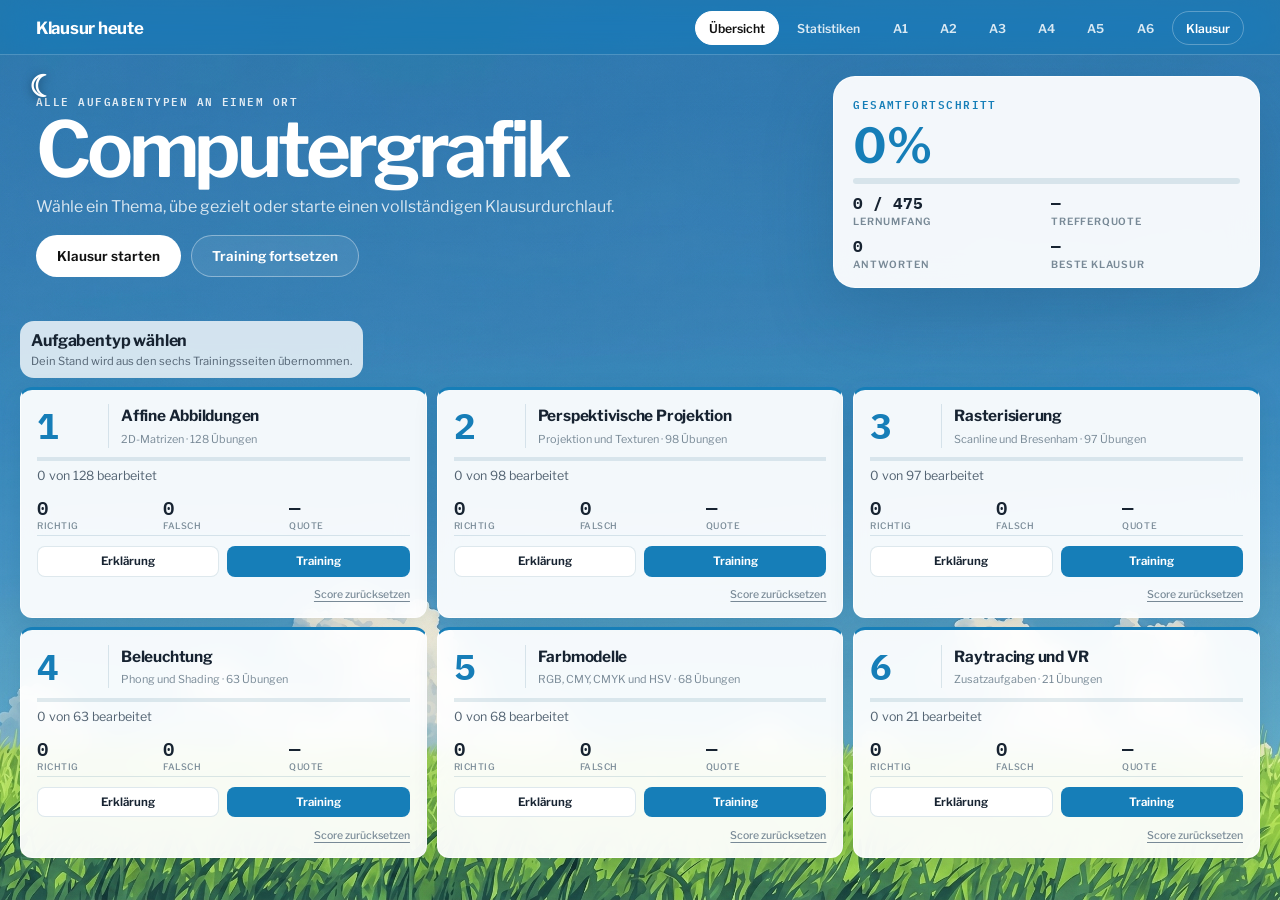
==== index.html @ a09a7e8a "Rename main page to index.html and update README for GitHub Pages" ====
<!doctype html>
<html lang="de">
<head>
<meta charset="utf-8">
<meta name="viewport" content="width=device-width, initial-scale=1">
<title>Computergrafik Lernportal</title>
<meta name="description" content="Erklärungen, Training und Klausurmodus für die Computergrafik-Klausur.">
<link rel="preconnect" href="https://fonts.googleapis.com">
<link rel="preconnect" href="https://fonts.gstatic.com" crossorigin>
<link rel="stylesheet" href="https://fonts.googleapis.com/css2?family=Libre+Franklin:wght@500;600;700;800&family=Source+Serif+4:opsz,wght@8..60,400;8..60,600&family=IBM+Plex+Mono:wght@400;500;600&display=swap">
<style>
  :root {
    --paper:#f7f8fb; --surface:#fff; --ink:#16203a; --ink-2:#56617a; --ink-3:#8490a8;
    --blue:#1e3fae; --blue-2:#3157d5; --blue-soft:#e8ecfa; --rule:#e1e5ed;
    --good:#16894c; --good-soft:#e7f5ed; --red:#c7362b; --red-soft:#fbeceb;
    --amber:#b8791c; --shadow:0 14px 40px rgba(22,32,58,.08);
  }
  @media (prefers-color-scheme: dark) {
    :root { --paper:#0f131b; --surface:#171c27; --ink:#e8ecf4; --ink-2:#a7b1c5;
      --ink-3:#737e95; --blue:#8aa4ff; --blue-2:#a7b8ff; --blue-soft:#1b2440;
      --rule:#293141; --good:#54d28e; --good-soft:#142d23; --red:#ff8e7e;
      --red-soft:#3a1c1c; --amber:#e0a93b; --shadow:0 18px 50px rgba(0,0,0,.28); }
  }
  * { box-sizing:border-box; }
  [hidden] { display:none !important; }
  html { scroll-behavior:smooth; }
  body { margin:0; background:var(--paper); color:var(--ink); font-family:"Source Serif 4",Georgia,serif;
    font-size:17px; line-height:1.55; -webkit-font-smoothing:antialiased; }
  button { font:inherit; }
  .mono { font-family:"IBM Plex Mono",ui-monospace,monospace; }

  .topbar { position:sticky; top:0; z-index:50; background:color-mix(in srgb,var(--paper) 94%,transparent);
    backdrop-filter:blur(14px); border-bottom:1px solid var(--rule); }
  .toprow { max-width:78rem; margin:0 auto; padding:.7rem 1.25rem .55rem; display:flex; align-items:center; gap:1rem; }
  .brand { display:flex; align-items:center; gap:.7rem; min-width:max-content; }
  .brandtext { display:block; line-height:1; }
  .brandtext span { color:var(--ink-3); font:700 1.05rem "Libre Franklin",Arial,sans-serif; letter-spacing:-.015em; white-space:nowrap; }
  .navscroll { overflow-x:auto; scrollbar-width:none; margin-left:auto; }
  .navscroll::-webkit-scrollbar { display:none; }
  .nav { display:flex; gap:.25rem; min-width:max-content; }
  .nav button { border:1px solid transparent; background:transparent; color:var(--ink-2); border-radius:6px;
    padding:.48rem .68rem; cursor:pointer; font:600 .76rem "Libre Franklin",Arial,sans-serif; white-space:nowrap; }
  .nav button:hover { background:var(--blue-soft); color:var(--blue); }
  .nav button[aria-current="page"] { color:var(--blue); border-color:color-mix(in srgb,var(--blue) 35%,var(--rule)); background:var(--blue-soft); }
  .nav .examnav { color:var(--amber); }
  .floating-controls { position:fixed; top:3.75rem; left:1rem; z-index:45; display:flex; align-items:center; gap:.3rem; }
  .floating-control { width:3.3rem; height:3.3rem; display:grid; place-items:center; padding:0; border:0;
    color:#fff; background:transparent; cursor:pointer; font:700 1.86rem/1 "Libre Franklin",Arial,sans-serif;
    text-shadow:0 2px 10px rgba(7,37,57,.55); transition:transform .15s,color .15s; }
  .floating-control:hover { color:#e2f5ff; transform:scale(1.12); }
  .floating-control:focus-visible { border-radius:999px; }

  main { max-width:78rem; margin:0 auto; padding:2rem 1.25rem 4rem; }
  .eyebrow { color:var(--blue); font:600 .7rem "IBM Plex Mono",monospace; letter-spacing:.13em; text-transform:uppercase; }
  h1,h2,h3 { font-family:"Libre Franklin",Arial,sans-serif; }
  h1 { margin:.25rem 0 .65rem; font-size:clamp(2rem,5vw,3.25rem); line-height:1.04; letter-spacing:-.035em; }
  h2 { margin:0; font-size:1.2rem; letter-spacing:-.01em; }
  h3 { margin:0; font-size:1rem; }
  p { margin:0; }
  .muted { color:var(--ink-2); }
  .small { font-size:.86rem; }
  .btn { border:1px solid transparent; border-radius:5px; padding:.62rem 1rem; cursor:pointer;
    font:650 .84rem "Libre Franklin",Arial,sans-serif; }
  .btn.primary { background:var(--blue); color:#fff; }
  .btn.primary:hover { background:var(--blue-2); }
  .btn.secondary { background:var(--surface); color:var(--ink); border-color:var(--rule); }
  .btn.secondary:hover { border-color:var(--blue); color:var(--blue); }
  .btn.danger { background:transparent; color:var(--red); border-color:var(--rule); }
  :focus-visible { outline:2px solid var(--blue); outline-offset:2px; }

  .intro { display:grid; grid-template-columns:minmax(0,1.45fr) minmax(17rem,.55fr); gap:1.25rem; align-items:stretch; }
  .introcopy { background:var(--surface); border:1px solid var(--rule); border-radius:10px; padding:1.65rem 1.75rem;
    box-shadow:var(--shadow); display:flex; flex-direction:column; justify-content:center; }
  .introcopy p { max-width:45rem; color:var(--ink-2); font-size:1.04rem; }
  .introactions { display:flex; gap:.6rem; flex-wrap:wrap; margin-top:1.25rem; }
  .overall { border:1px solid color-mix(in srgb,var(--blue) 28%,var(--rule)); border-radius:10px; padding:1.25rem;
    background:linear-gradient(145deg,var(--blue-soft),var(--surface)); display:flex; flex-direction:column; gap:.9rem; }
  .overallnum { font:800 clamp(2.4rem,7vw,4rem) "Libre Franklin",Arial,sans-serif; line-height:1; color:var(--blue); }
  .overallrow { display:grid; grid-template-columns:1fr 1fr; gap:.6rem; }
  .metric { display:flex; flex-direction:column; gap:.1rem; }
  .metric strong { font:650 1rem "IBM Plex Mono",monospace; }
  .metric span { color:var(--ink-3); font:600 .62rem "Libre Franklin",Arial,sans-serif; letter-spacing:.08em; text-transform:uppercase; }

  .sectionhead { margin:2rem 0 .9rem; display:flex; align-items:end; justify-content:space-between; gap:1rem; }
  .cards { display:grid; grid-template-columns:repeat(3,minmax(0,1fr)); gap:.85rem; }
  .topiccard { background:var(--surface); border:1px solid var(--rule); border-radius:8px; padding:1rem;
    display:flex; flex-direction:column; gap:.8rem; min-height:13rem; transition:transform .15s,border-color .15s,box-shadow .15s; }
  .topiccard:hover { transform:translateY(-2px); border-color:color-mix(in srgb,var(--blue) 40%,var(--rule)); box-shadow:var(--shadow); }
  .cardtop { display:flex; align-items:flex-start; gap:.7rem; }
  .tasknum { width:2rem; height:2rem; flex:0 0 auto; display:grid; place-items:center; border-radius:6px;
    color:var(--blue); background:var(--blue-soft); font:700 .8rem "IBM Plex Mono",monospace; }
  .cardtitle p { color:var(--ink-3); font-size:.76rem; margin-top:.12rem; }
  .bar { height:6px; background:var(--rule); border-radius:99px; overflow:hidden; }
  .bar > i { display:block; height:100%; width:0; border-radius:inherit; background:var(--blue); transition:width .35s ease; }
  .cardstats { display:grid; grid-template-columns:repeat(3,1fr); gap:.35rem; }
  .cardstats div { display:flex; flex-direction:column; }
  .cardstats strong { font:600 .88rem "IBM Plex Mono",monospace; }
  .cardstats span { color:var(--ink-3); font:500 .58rem "Libre Franklin",Arial,sans-serif; text-transform:uppercase; letter-spacing:.06em; }
  .cardactions { display:flex; gap:.4rem; margin-top:auto; }
  .cardactions .btn { padding:.45rem .65rem; font-size:.74rem; flex:1; }
  .cardreset { display:flex; justify-content:flex-end; margin-top:-.35rem; }
  .reset-topic { border:0; background:transparent; color:var(--ink-3); padding:.2rem 0; cursor:pointer;
    font:500 .68rem "Libre Franklin",Arial,sans-serif; text-decoration:underline; text-underline-offset:3px; }
  .reset-topic:hover { color:var(--red); }

  .statshero { padding:1.7rem; border-radius:20px; color:#fff; background:rgba(20,112,166,.42);
    border:0; backdrop-filter:blur(14px); box-shadow:var(--shadow); }
  .statshero h1 { margin:.3rem 0 .45rem; font-size:clamp(2rem,5vw,3.5rem); }
  .statshero p { max-width:48rem; color:rgba(255,255,255,.84); }
  .statsfacts { display:grid; grid-template-columns:repeat(5,1fr); margin-top:1.25rem; overflow:hidden;
    border:1px solid rgba(255,255,255,.25); border-radius:13px; background:rgba(13,76,113,.22); }
  .statsfact { padding:.8rem 1rem; border-right:1px solid rgba(255,255,255,.2); }
  .statsfact:last-child { border-right:0; }
  .statsfact span { display:block; color:rgba(255,255,255,.7); font:600 .58rem "Libre Franklin",Arial,sans-serif;
    letter-spacing:.09em; text-transform:uppercase; }
  .statsfact strong { display:block; margin-top:.2rem; font:700 1rem "IBM Plex Mono",monospace; }
  .statsgrid { display:grid; grid-template-columns:minmax(0,1.2fr) minmax(18rem,.8fr); gap:.8rem; margin-top:.8rem; }
  .statpanel { padding:1.05rem 1.15rem; border:1px solid rgba(255,255,255,.72); border-radius:18px;
    background:rgba(255,255,255,.94); backdrop-filter:blur(14px); box-shadow:var(--shadow); }
  .statpanel h2 { margin-bottom:.25rem; }
  .statpanel > p { margin-bottom:.85rem; }
  .freqlist { display:flex; flex-direction:column; gap:.57rem; }
  .freqrow { display:grid; grid-template-columns:minmax(9rem,1.2fr) minmax(8rem,1fr) 4.2rem; gap:.7rem; align-items:center; }
  .freqlabel strong { display:block; font-size:.79rem; }
  .freqlabel span { display:block; margin-top:.08rem; color:var(--ink-3); font-size:.62rem; }
  .freqbar { height:9px; overflow:hidden; border-radius:99px; background:rgba(21,88,124,.12); }
  .freqbar i { display:block; height:100%; border-radius:inherit; background:linear-gradient(90deg,var(--blue),#55b7dc); }
  .freqvalue { text-align:right; color:var(--blue-2); font:700 .72rem "IBM Plex Mono",monospace; }
  .personalstats { display:grid; grid-template-columns:repeat(2,1fr); gap:.55rem; margin-top:.75rem; }
  .personalmetric { padding:.75rem; border-radius:12px; background:var(--blue-soft); }
  .personalmetric strong { display:block; color:var(--blue); font:750 1.35rem "Libre Franklin",Arial,sans-serif; }
  .personalmetric span { color:var(--ink-3); font-size:.62rem; text-transform:uppercase; letter-spacing:.06em; }
  .insightlist { display:flex; flex-direction:column; gap:.55rem; margin-top:.8rem; }
  .insight { padding:.62rem .7rem; border-left:3px solid var(--blue); border-radius:0 9px 9px 0; background:var(--blue-soft); font-size:.76rem; }
  .historypanel { margin-top:.8rem; }
  .statstablewrap { overflow-x:auto; }
  .statstable { width:100%; border-collapse:collapse; margin-top:.65rem; font-size:.78rem; }
  .statstable th,.statstable td { padding:.58rem .65rem; border-bottom:1px solid var(--rule); text-align:center; }
  .statstable th { color:var(--ink-3); font-size:.62rem; letter-spacing:.07em; text-transform:uppercase; }
  .statstable th:first-child,.statstable td:first-child { text-align:left; }
  .statstable td:first-child { font-weight:650; }
  .statstable .always td:first-child::after { content:"5/5"; display:inline-block; margin-left:.45rem; padding:.12rem .35rem;
    border-radius:99px; color:var(--good); background:var(--good-soft); font:650 .55rem "IBM Plex Mono",monospace; }
  .statstable .miss { color:var(--ink-3); }

  .viewhead { display:flex; align-items:center; justify-content:space-between; gap:1rem; margin-bottom:1rem; }
  .viewtitle { display:flex; align-items:center; gap:.75rem; }
  .viewtitle .tasknum { width:2.35rem; height:2.35rem; }
  .viewactions { display:flex; gap:.45rem; }
  .lessonframe { width:100%; height:calc(100vh - 10.5rem); min-height:38rem; border:1px solid var(--rule);
    border-radius:8px; background:var(--surface); box-shadow:var(--shadow); }

  .examstart { max-width:58rem; margin:1rem auto 0; display:grid; grid-template-columns:1fr 16rem; gap:1rem; }
  .exampanel { background:var(--surface); border:1px solid var(--rule); border-radius:9px; padding:1.4rem; }
  .examstart h1 { font-size:2.3rem; }
  .examfacts { display:flex; flex-direction:column; gap:.65rem; }
  .examfact { display:flex; justify-content:space-between; gap:1rem; padding-bottom:.6rem; border-bottom:1px solid var(--rule); }
  .examfact:last-child { border-bottom:0; padding-bottom:0; }
  .examfact span { color:var(--ink-2); }
  .examfact strong { font:600 .85rem "IBM Plex Mono",monospace; }
  .examtopics { display:grid; grid-template-columns:repeat(2,1fr); gap:.45rem; margin:1rem 0 1.2rem; }
  .examtopics span { padding:.45rem .55rem; border-radius:4px; background:var(--paper); font-size:.83rem; }

  .examtop { display:grid; grid-template-columns:auto 1fr auto; gap:1rem; align-items:center; margin-bottom:.8rem; }
  .timer { font:700 1.15rem "IBM Plex Mono",monospace; color:var(--blue); }
  .timer.low { color:var(--red); }
  .examsteps { display:grid; grid-template-columns:repeat(6,1fr); gap:.3rem; }
  .examstep { height:5px; background:var(--rule); border-radius:99px; }
  .examstep.current { background:var(--blue); }
  .examstep.right { background:var(--good); }
  .examstep.wrong { background:var(--red); }
  .examlabel { font:600 .72rem "IBM Plex Mono",monospace; color:var(--ink-2); white-space:nowrap; }
  .examframe { width:100%; height:calc(100vh - 15.5rem); min-height:31rem; border:1px solid var(--rule);
    border-radius:8px; background:var(--surface); }
  .examfooter { display:flex; align-items:center; justify-content:space-between; gap:1rem; margin-top:.75rem;
    padding:.75rem 1rem; background:var(--surface); border:1px solid var(--rule); border-radius:7px; }
  .examfeedback { font:600 .86rem "Libre Franklin",Arial,sans-serif; }
  .examfeedback.right { color:var(--good); }
  .examfeedback.wrong { color:var(--red); }
  .resultgrid { display:grid; grid-template-columns:repeat(6,1fr); gap:.55rem; margin:1.2rem 0; }
  .resultitem { border:1px solid var(--rule); border-radius:6px; padding:.7rem .5rem; text-align:center; }
  .resultitem strong { display:block; font:700 .88rem "IBM Plex Mono",monospace; }
  .resultitem span { font-size:.71rem; color:var(--ink-3); }
  .resultitem.right { border-color:var(--good); background:var(--good-soft); }
  .resultitem.wrong { border-color:var(--red); background:var(--red-soft); }
  .empty { color:var(--ink-3); font-size:.85rem; }
  .probes { position:absolute; width:0; height:0; overflow:hidden; pointer-events:none; }
  .probes iframe { width:1px; height:1px; border:0; }

  @media (max-width:58rem) {
    .toprow { align-items:flex-start; flex-direction:column; gap:.5rem; }
    .navscroll { width:100%; margin-left:0; }
    .intro { grid-template-columns:1fr; }
    .cards { grid-template-columns:repeat(2,minmax(0,1fr)); }
    .lessonframe { height:calc(100vh - 13rem); }
    .examstart { grid-template-columns:1fr; }
    .statsgrid { grid-template-columns:1fr; }
    .statsfacts { grid-template-columns:repeat(3,1fr); }
    .statsfact { border-bottom:1px solid rgba(255,255,255,.2); }
    .floating-controls { top:6.35rem; left:.55rem; }
  }
  @media (max-width:38rem) {
    main { padding:1.25rem .75rem 3rem; }
    .toprow { padding:.6rem .75rem .45rem; }
    .cards { grid-template-columns:1fr; }
    .introcopy { padding:1.2rem; }
    .viewhead { align-items:flex-start; flex-direction:column; }
    .viewactions { width:100%; }
    .viewactions .btn { flex:1; }
    .lessonframe { min-height:34rem; height:calc(100vh - 14rem); }
    .examtop { grid-template-columns:1fr auto; }
    .examsteps { grid-column:1/-1; grid-row:2; }
    .examframe { height:calc(100vh - 17rem); }
    .resultgrid { grid-template-columns:repeat(2,1fr); }
    .statshero { padding:1.1rem; }
    .statsfacts { grid-template-columns:repeat(2,1fr); }
    .freqrow { grid-template-columns:minmax(8rem,1fr) 5rem 3.6rem; gap:.45rem; }
  }

  /* Himmel-Design, inspiriert von der bereitgestellten Referenz */
  :root {
    color-scheme:light;
    --paper:#eaf7fd; --surface:rgba(255,255,255,.94); --ink:#172331; --ink-2:#536372;
    --ink-3:#788996; --blue:#167eb8; --blue-2:#0d6fa9; --blue-soft:#e4f4fc;
    --rule:rgba(26,92,126,.14); --good:#238f57; --good-soft:#e9f7ef;
    --red:#c94a3c; --red-soft:#fdecea; --amber:#a96a17;
    --shadow:0 22px 60px rgba(18,72,101,.16);
  }
  body {
    min-height:100vh;
    background-color:#54afe0;
    background-image:linear-gradient(rgba(17,116,174,.08),rgba(29,133,188,.02)),url("assets/background.jpg");
    background-position:center bottom;
    background-size:cover;
    background-repeat:no-repeat;
    background-attachment:fixed;
    font-family:"Libre Franklin",Arial,sans-serif;
  }
  .topbar {
    background:rgba(22,118,174,.46);
    border-bottom-color:rgba(255,255,255,.2);
    backdrop-filter:blur(18px) saturate(120%);
  }
  .brandtext span { color:#fff; }
  .nav button { color:rgba(255,255,255,.84); border-radius:999px; padding:.52rem .82rem; }
  .nav button:hover { color:#fff; background:rgba(255,255,255,.14); }
  .nav button[aria-current="page"] { color:#111; background:#fff; border-color:#fff; }
  .nav .examnav { color:#fff; border-color:rgba(255,255,255,.28); }
  main { padding-top:0; }
  .intro { grid-template-columns:1fr; gap:1rem; }
  .introcopy {
    min-height:29rem;
    align-items:center;
    text-align:center;
    padding:5.5rem 1.5rem 3.4rem;
    color:#fff;
    background:transparent;
    border:0;
    box-shadow:none;
  }
  .introcopy .eyebrow { color:rgba(255,255,255,.86); }
  .introcopy h1 { max-width:55rem; color:#fff; font-size:clamp(3rem,7vw,5.6rem); font-weight:650; letter-spacing:-.055em; }
  .introcopy p { color:rgba(255,255,255,.82); max-width:42rem; font-size:1.08rem; }
  .introcopy .btn.primary { background:#fff; color:#111; border-radius:999px; padding:.75rem 1.25rem; }
  .introcopy .btn.primary:hover { background:#eef8fd; }
  .introcopy .btn.secondary { color:#fff; background:rgba(255,255,255,.08); border-color:rgba(255,255,255,.38); border-radius:999px; padding:.75rem 1.25rem; }
  .introcopy .btn.secondary:hover { background:rgba(255,255,255,.16); border-color:#fff; }
  .overall {
    width:min(100%,46rem);
    justify-self:center;
    margin-top:-3.2rem;
    padding:1.3rem 1.45rem;
    border:1px solid rgba(255,255,255,.72);
    border-radius:22px;
    background:rgba(255,255,255,.94);
    backdrop-filter:blur(14px);
    box-shadow:0 26px 70px rgba(15,72,104,.22);
  }
  .overallnum { font-weight:650; }
  .topiccard,.exampanel,.lessonframe,.examframe,.examfooter {
    border-color:rgba(255,255,255,.7);
    background:rgba(255,255,255,.94);
    backdrop-filter:blur(14px);
    box-shadow:var(--shadow);
  }
  .topiccard { border-radius:18px; padding:1.15rem; }
  .topiccard:hover { border-color:rgba(255,255,255,.95); box-shadow:0 28px 70px rgba(18,72,101,.22); }
  .tasknum { border-radius:999px; }
  .bar { background:rgba(21,88,124,.12); }
  .btn { border-radius:999px; }
  .lessonframe,.examframe { border-radius:20px; }
  .examstart { padding-top:2rem; }
  .exampanel { border-radius:22px; }
  .examfooter { border-radius:16px; }
  .sectionhead > div { padding:.65rem .9rem; border-radius:14px; background:rgba(255,255,255,.78); backdrop-filter:blur(10px); }
  #lesson,#exam { padding-top:1.25rem; }
  .viewhead,.examtop { padding:.8rem 1rem; border-radius:16px; background:rgba(255,255,255,.9); backdrop-filter:blur(12px); box-shadow:var(--shadow); }
  @media (max-width:58rem) {
    .introcopy { min-height:24rem; padding-top:4rem; }
  }
  @media (max-width:38rem) {
    body { background-attachment:scroll; background-size:auto 100vh; }
    .introcopy { min-height:23rem; padding:3.4rem .5rem 2.8rem; }
    .introcopy h1 { font-size:clamp(2.5rem,14vw,4rem); }
    .overall { margin-top:-2.3rem; border-radius:18px; }
  }

  /* Kompakte Übersicht: alle Lernbereiche passen auf einen Desktop-Bildschirm. */
  main { max-width:88rem; padding-bottom:1.25rem; }
  .intro {
    grid-template-columns:minmax(0,1.3fr) minmax(19rem,.7fr);
    gap:1.25rem;
    align-items:center;
    min-height:15rem;
  }
  .introcopy {
    min-height:0;
    align-items:flex-start;
    text-align:left;
    padding:2.3rem 1rem 2rem;
  }
  .introcopy h1 { font-size:clamp(3.2rem,6vw,5rem); line-height:.95; margin:.2rem 0 .5rem; }
  .introcopy p { max-width:38rem; font-size:1rem; }
  .introactions { margin-top:1rem; }
  .overall {
    width:100%;
    margin-top:0;
    padding:1.05rem 1.2rem;
    gap:.55rem;
    justify-self:stretch;
  }
  .overallnum { font-size:3rem; }
  .sectionhead { margin:.75rem 0 .55rem; }
  .sectionhead > div { padding:.45rem .7rem; }
  .sectionhead h2 { font-size:1rem; }
  .sectionhead p { font-size:.7rem; }
  .cards { gap:.6rem; }
  .topiccard { min-height:9.6rem; padding:.75rem; gap:.48rem; border-radius:15px; }
  .cardtop { gap:.5rem; }
  .tasknum { width:1.65rem; height:1.65rem; font-size:.7rem; }
  .cardtitle h3 { font-size:.86rem; }
  .cardtitle p { font-size:.66rem; }
  .cardstats strong { font-size:.76rem; }
  .cardstats span { font-size:.52rem; }
  .cardactions .btn { padding:.35rem .5rem; font-size:.68rem; }
  .cardreset { margin-top:-.2rem; }
  .reset-topic { font-size:.61rem; }

  @media (max-width:58rem) {
    .intro { grid-template-columns:1fr; min-height:0; }
    .introcopy { min-height:15rem; align-items:center; text-align:center; padding:2.5rem .75rem 2rem; }
    .overall { max-width:46rem; justify-self:center; }
  }
  @media (max-width:38rem) {
    main { padding-bottom:2rem; }
    .introcopy { min-height:16rem; padding:2.5rem .5rem 1.75rem; }
    .introcopy h1 { font-size:clamp(2.5rem,14vw,4rem); }
    .overall { margin-top:0; }
  }

  html[data-theme="dark"] {
    color-scheme:dark;
    --paper:#07111f; --surface:#101c2c; --ink:#edf5fc; --ink-2:#b2c2d2; --ink-3:#8295a9;
    --blue:#68bce8; --blue-2:#8ed2f3; --blue-soft:#162c42; --rule:rgba(167,202,226,.15);
    --good:#65d49a; --good-soft:#153629; --red:#ff958b; --red-soft:#40201f; --amber:#f3bd63;
    --shadow:0 24px 64px rgba(0,0,0,.36);
  }
  html[data-theme="dark"] body {
    background-color:#071426;
    background-image:linear-gradient(rgba(3,12,27,.12),rgba(5,16,31,.2)),url("assets/background-night.png");
  }
  html[data-theme="dark"] .topbar { background:rgba(6,20,39,.68); border-bottom-color:rgba(151,192,222,.18); }
  html[data-theme="dark"] .nav button { color:rgba(224,239,249,.78); }
  html[data-theme="dark"] .nav button:hover { color:#fff; background:rgba(118,187,228,.14); }
  html[data-theme="dark"] .nav button[aria-current="page"] { color:#071522; background:#dceff9; border-color:#dceff9; }
  html[data-theme="dark"] .theme-toggle { color:#f4d98b; }
  html[data-theme="dark"] .introcopy .btn.primary { color:#edf7fd; background:#176f9e; }
  html[data-theme="dark"] .introcopy .btn.primary:hover { background:#2188bb; }
  html[data-theme="dark"] .introcopy .btn.secondary { color:#edf7fd; background:rgba(7,18,34,.34); border-color:rgba(210,234,247,.28); }
  html[data-theme="dark"] .overall,
  html[data-theme="dark"] .topiccard,
  html[data-theme="dark"] .statpanel,
  html[data-theme="dark"] .exampanel,
  html[data-theme="dark"] .lessonframe,
  html[data-theme="dark"] .examframe,
  html[data-theme="dark"] .examfooter {
    color:var(--ink); background:rgba(10,22,37,.93); border-color:rgba(157,196,222,.16); box-shadow:var(--shadow);
  }
  html[data-theme="dark"] .overall { background:linear-gradient(145deg,rgba(19,47,70,.96),rgba(10,22,37,.94)); }
  html[data-theme="dark"] .sectionhead > div,
  html[data-theme="dark"] .viewhead,
  html[data-theme="dark"] .examtop { color:var(--ink); background:rgba(9,21,36,.9); border-color:rgba(157,196,222,.15); }
  html[data-theme="dark"] .statshero { background:rgba(8,25,45,.68); border:0; }
  html[data-theme="dark"] .statsfacts { background:rgba(2,10,22,.3); border-color:rgba(165,205,232,.16); }
  html[data-theme="dark"] .personalmetric,
  html[data-theme="dark"] .insight { background:#142b40; }
  html[data-theme="dark"] .bar,
  html[data-theme="dark"] .freqbar { background:rgba(169,207,231,.13); }
  html[data-theme="dark"] .btn.secondary { color:var(--ink); background:#142337; border-color:rgba(161,199,224,.18); }
  html[data-theme="dark"] .btn.secondary:hover { color:var(--blue-2); border-color:var(--blue); }
  html[data-theme="dark"] .statstable th,
  html[data-theme="dark"] .statstable td { border-bottom-color:rgba(161,199,224,.13); }

  .viewhead {
    padding:1.1rem 1.35rem;
    border:1px solid rgba(255,255,255,.3);
    border-radius:20px;
    color:#fff;
    background:rgba(20,112,166,.42);
    backdrop-filter:blur(14px);
    box-shadow:var(--shadow);
  }
  .viewhead .muted { color:rgba(255,255,255,.76); }
  .viewhead .tasknum {
    width:auto;
    height:auto;
    min-width:2.8rem;
    color:#fff;
    background:transparent;
    font-size:2.65rem;
    font-weight:800;
    line-height:1;
    letter-spacing:-.08em;
  }
  .viewhead .btn.secondary { color:#fff; background:rgba(255,255,255,.09); border-color:rgba(255,255,255,.3); }
  .viewhead .btn.secondary:hover { color:#fff; background:rgba(255,255,255,.17); border-color:rgba(255,255,255,.55); }
  .viewhead .btn.primary { color:#0b6698; background:#fff; }
  .viewhead .btn.primary:hover { color:#084f79; background:#eaf7fd; }
  html[data-theme="dark"] .viewhead { border:1px solid rgba(165,205,232,.2); background:rgba(8,25,45,.68); }
  html[data-theme="dark"] .viewhead .btn.primary { color:#081624; background:#dceff9; }
  .lessonframe,.examframe { display:block; height:20rem; min-height:0; transition:height .18s ease; }

  .topiccard {
    min-height:11rem;
    padding:.9rem 1rem .8rem;
    gap:.62rem;
    border:1px solid rgba(255,255,255,.76);
    border-top:3px solid var(--blue);
    border-radius:12px;
    box-shadow:0 8px 24px rgba(18,72,101,.12);
  }
  .topiccard:hover { transform:none; border-color:rgba(255,255,255,.94); border-top-color:var(--blue); box-shadow:0 12px 30px rgba(18,72,101,.18); }
  .topiccard .cardtop { display:grid; grid-template-columns:3.7rem minmax(0,1fr); align-items:center; gap:.75rem; }
  .topiccard .cardindex {
    width:auto;
    height:auto;
    display:block;
    color:var(--blue);
    background:transparent;
    font:700 2.25rem/1 "IBM Plex Mono",monospace;
    letter-spacing:-.08em;
  }
  .topiccard .cardtitle { padding-left:.75rem; border-left:1px solid var(--rule); }
  .topiccard .cardtitle h3 { font-size:.96rem; letter-spacing:-.015em; }
  .topiccard .cardtitle p { margin-top:.18rem; font-size:.68rem; }
  .topiccard .small { font-size:.78rem; }
  .topiccard .bar { height:4px; border-radius:0; }
  .topiccard .bar > i { border-radius:0; }
  .topiccard .cardstats { padding:.15rem 0 .25rem; border-bottom:1px solid var(--rule); }
  .topiccard .cardstats strong { font-size:1.2rem; line-height:1.05; }
  .topiccard .cardstats span { margin-top:.12rem; font-size:.56rem; }
  .topiccard .cardactions { gap:.5rem; }
  .topiccard .cardactions .btn { padding:.46rem .65rem; border-radius:8px; font-size:.72rem; }
  .topiccard .cardreset { margin-top:-.12rem; }
  .topiccard .reset-topic { font-size:.66rem; }
  html[data-theme="dark"] .topiccard { border-color:rgba(157,196,222,.16); border-top-color:var(--blue); box-shadow:0 10px 28px rgba(0,0,0,.25); }
</style>
</head>
<body>

<header class="topbar">
  <div class="toprow">
    <div class="brand">
      <span class="brandtext"><span id="examCountdown">Tage bis zur Klausur</span></span>
    </div>
    <div class="navscroll">
      <nav class="nav" id="mainnav" aria-label="Aufgabentyp wählen"></nav>
    </div>
  </div>
</header>

<div class="floating-controls" aria-label="Seitennavigation und Darstellung">
  <button class="floating-control theme-toggle" id="themeToggle" type="button" aria-label="Darkmode einschalten" title="Darstellung wechseln">☾</button>
  <button class="floating-control back-control" id="backHome" type="button" aria-label="Zur Übersicht" title="Zur Übersicht" hidden>←</button>
</div>

<main>
  <section id="dashboard"></section>
  <section id="stats" hidden></section>
  <section id="lesson" hidden>
    <div class="viewhead">
      <div class="viewtitle"><span class="tasknum" id="lessonnum"></span><div><h2 id="lessontitle"></h2><p class="muted small" id="lessonsub"></p></div></div>
      <div class="viewactions">
        <button class="btn secondary" id="showexplain">Erklärung</button>
        <button class="btn primary" id="showtraining">Training</button>
      </div>
    </div>
    <iframe class="lessonframe" id="lessonframe" title="Lernseite"></iframe>
  </section>
  <section id="exam" hidden></section>
</main>

<div class="probes" id="probes" aria-hidden="true"></div>

<script>
(function () {
  "use strict";

  var TOPICS = [
    { id:"affin", n:1, title:"Affine Abbildungen", short:"2D-Matrizen", file:"seiten/Affines-Matrixlabor.html", total:128 },
    { id:"projektion", n:2, title:"Perspektivische Projektion", short:"Projektion und Texturen", file:"seiten/Projektionslabor.html", total:98 },
    { id:"raster", n:3, title:"Rasterisierung", short:"Scanline und Bresenham", file:"seiten/Rasterlabor.html", total:97 },
    { id:"phong", n:4, title:"Beleuchtung", short:"Phong und Shading", file:"seiten/Phonglabor.html", total:63 },
    { id:"farbe", n:5, title:"Farbmodelle", short:"RGB, CMY, CMYK und HSV", file:"seiten/Farblabor.html", total:68 },
    { id:"strahlen", n:6, title:"Raytracing und VR", short:"Zusatzaufgaben", file:"seiten/Strahlenlabor.html", total:21 }
  ];
  var EXAM_PARTS = { affin:4, projektion:4, raster:4, phong:4, farbe:4, strahlen:2 };
  var EXAM_TOTAL = TOPICS.reduce(function(sum,topic){return sum+EXAM_PARTS[topic.id];},0);
  var scores = {};
  var activeTopic = null;
  var examState = null;
  var timerId = null;
  var DAY = 24 * 60 * 60 * 1000;
  var EXAM_DATE = new Date(2026,9,8);
  var examStats = { runs:0, best:0, last:null, totalCorrect:0 };
  var activeTheme = "light";
  try {
    activeTheme = window.localStorage.getItem("cg-portal-theme") ||
      (window.matchMedia && window.matchMedia("(prefers-color-scheme: dark)").matches ? "dark" : "light");
  } catch (themeError) {
    activeTheme = window.matchMedia && window.matchMedia("(prefers-color-scheme: dark)").matches ? "dark" : "light";
  }
  try {
    var savedExamStats = JSON.parse(window.localStorage.getItem("cg-portal-exams-v2") || "null");
    if (savedExamStats && Number.isFinite(savedExamStats.runs)) { examStats = savedExamStats; }
  } catch (error) { /* Das Portal funktioniert auch ohne verfügbaren Storage. */ }

  function esc(text) {
    return String(text).replace(/[&<>"']/g, function (c) {
      return {"&":"&amp;","<":"&lt;",">":"&gt;",'"':"&quot;","'":"&#39;"}[c];
    });
  }
  function topicById(id) { return TOPICS.find(function (t) { return t.id === id; }); }
  function scoreFor(id) { return scores[id] || { ok:0, bad:0 }; }
  function percent(a, b) { return b ? Math.round(a / b * 100) : 0; }

  function renderNav(section) {
    var nav = document.getElementById("mainnav");
    var back = document.getElementById("backHome");
    if(back){back.hidden=!topicById(section);}
    var items = [{ id:"dashboard", label:"Übersicht" },{ id:"stats", label:"Statistiken" }].concat(TOPICS.map(function (t) {
      return { id:t.id, label:"A" + t.n };
    })).concat([{ id:"klausur", label:"Klausur", exam:true }]);
    nav.innerHTML = items.map(function (item) {
      return '<button data-target="' + item.id + '"' + (item.exam ? ' class="examnav"' : '') +
        (section === item.id ? ' aria-current="page"' : '') + '>' + item.label + '</button>';
    }).join("");
    Array.prototype.forEach.call(nav.querySelectorAll("button"), function (button) {
      button.addEventListener("click", function () { navigate(button.dataset.target); });
    });
  }

  function totals() {
    return TOPICS.reduce(function (acc, topic) {
      var s = scoreFor(topic.id);
      acc.ok += s.ok; acc.bad += s.bad; acc.tasks += topic.total;
      return acc;
    }, { ok:0, bad:0, tasks:0 });
  }

  function dayStart(date) { return new Date(date.getFullYear(),date.getMonth(),date.getDate()); }
  function daysBetween(a,b) { return Math.max(0,Math.ceil((dayStart(b)-dayStart(a))/DAY)); }
  function updateExamCountdown() {
    var daysLeft=daysBetween(new Date(),EXAM_DATE), label=document.getElementById("examCountdown");
    if(!label){return;}
    label.textContent=daysLeft===0?'Klausur heute':daysLeft+' '+(daysLeft===1?'Tag':'Tage')+' bis zur Klausur';
  }
  function themeParam() { return "&theme="+activeTheme; }
  function applyTheme(theme,persist) {
    activeTheme=theme==="dark"?"dark":"light";
    document.documentElement.setAttribute("data-theme",activeTheme);
    var toggle=document.getElementById("themeToggle"), dark=activeTheme==="dark";
    if(toggle){
      toggle.textContent=dark?"☀":"☾";
      toggle.setAttribute("aria-label",dark?"Lightmode einschalten":"Darkmode einschalten");
      toggle.setAttribute("aria-pressed",dark?"true":"false");
    }
    Array.prototype.forEach.call(document.querySelectorAll("iframe"),function(frame){
      if(frame.contentWindow){frame.contentWindow.postMessage({source:"cg-lernportal-parent",kind:"set-theme",theme:activeTheme},"*");}
    });
    if(persist){try{window.localStorage.setItem("cg-portal-theme",activeTheme);}catch(error){/* Darstellung bleibt trotzdem aktiv. */}}
  }

  function renderDashboard() {
    var all = totals(), attempts = all.ok + all.bad;
    var covered = Math.min(attempts,all.tasks);
    var learned = percent(covered, all.tasks);
    var accuracy = attempts ? percent(all.ok, attempts) : 0;
    var cards = TOPICS.map(function (topic) {
      var s = scoreFor(topic.id), tried = s.ok + s.bad;
      var topicCovered = Math.min(tried,topic.total);
      var coverage = percent(topicCovered, topic.total);
      return '<article class="topiccard">' +
        '<div class="cardtop"><span class="tasknum cardindex">' + topic.n + '</span><div class="cardtitle"><h3>' + esc(topic.title) + '</h3><p>' + esc(topic.short) + ' · ' + topic.total + ' Übungen</p></div></div>' +
        '<div><div class="bar" aria-label="' + coverage + ' Prozent bearbeitet"><i style="width:' + coverage + '%"></i></div>' +
        '<p class="small muted" style="margin-top:.3rem">' + topicCovered + ' von ' + topic.total + ' bearbeitet</p></div>' +
        '<div class="cardstats"><div><strong>' + s.ok + '</strong><span>richtig</span></div>' +
        '<div><strong>' + s.bad + '</strong><span>falsch</span></div>' +
        '<div><strong>' + (tried ? percent(s.ok,tried) + '%' : '—') + '</strong><span>Quote</span></div></div>' +
        '<div class="cardactions"><button class="btn secondary" data-open="' + topic.id + '" data-view="erklaerung">Erklärung</button>' +
        '<button class="btn primary" data-open="' + topic.id + '" data-view="training">Training</button></div>' +
        '<div class="cardreset"><button class="reset-topic" data-reset="' + topic.id + '">Score zurücksetzen</button></div></article>';
    }).join("");

    document.getElementById("dashboard").innerHTML =
      '<div class="intro"><div class="introcopy"><span class="eyebrow">Alle Aufgabentypen an einem Ort</span>' +
      '<h1>Computergrafik</h1><p>Wähle ein Thema, übe gezielt oder starte einen vollständigen Klausurdurchlauf.</p>' +
      '<div class="introactions"><button class="btn primary" id="startExamTop">Klausur starten</button>' +
      '<button class="btn secondary" id="continueTraining">Training fortsetzen</button></div></div>' +
      '<aside class="overall"><span class="eyebrow">Gesamtfortschritt</span><strong class="overallnum">' + learned + '%</strong>' +
      '<div class="bar"><i style="width:' + learned + '%"></i></div><div class="overallrow">' +
      '<div class="metric"><strong>' + covered + ' / ' + all.tasks + '</strong><span>Lernumfang</span></div>' +
      '<div class="metric"><strong>' + (attempts ? accuracy + '%' : '—') + '</strong><span>Trefferquote</span></div>' +
      '<div class="metric"><strong>' + attempts + '</strong><span>Antworten</span></div>' +
      '<div class="metric"><strong>' + (examStats.runs ? examStats.best + ' / ' + EXAM_TOTAL : '—') + '</strong><span>Beste Klausur</span></div></div></aside></div>' +
      '<div class="sectionhead"><div><h2>Aufgabentyp wählen</h2><p class="muted small">Dein Stand wird aus den sechs Trainingsseiten übernommen.</p></div></div>' +
      '<div class="cards">' + cards + '</div>';

    document.getElementById("startExamTop").addEventListener("click", function () { navigate("klausur"); });
    updateExamCountdown();
    document.getElementById("continueTraining").addEventListener("click", function () {
      var weakest = TOPICS.slice().sort(function (a,b) {
        var as=scoreFor(a.id), bs=scoreFor(b.id), aa=as.ok+as.bad, ba=bs.ok+bs.bad;
        var ar=aa?as.ok/aa:-1, br=ba?bs.ok/ba:-1;
        return ar-br || aa-ba;
      })[0];
      openLesson(weakest.id,"training");
    });
    Array.prototype.forEach.call(document.querySelectorAll("[data-open]"), function (button) {
      button.addEventListener("click", function () { openLesson(button.dataset.open,button.dataset.view); });
    });
    Array.prototype.forEach.call(document.querySelectorAll("[data-reset]"),function(button){
      button.addEventListener("click",function(){resetTopicScore(button.dataset.reset);});
    });
  }

  function renderStatistics() {
    var all=totals(), attempts=all.ok+all.bad, accuracy=attempts?percent(all.ok,attempts):0;
    var frequencies=[
      {name:"Affine Abbildungen 2D",detail:"Ø 12 Punkte",count:5},
      {name:"Perspektivische Projektion",detail:"Ø 12,8 Punkte",count:5},
      {name:"Rasterisierung",detail:"Ø 11,2 Punkte",count:5},
      {name:"Phong Lighting & Shading",detail:"Ø 11,6 Punkte",count:5},
      {name:"Farbmodelle",detail:"Ø 9 Punkte",count:5},
      {name:"Texture Mapping",detail:"seit 19 WS",count:4},
      {name:"Raytracing",detail:"Ø 5,5 Punkte, wenn enthalten",count:2},
      {name:"VR / HMD",detail:"6 Punkte",count:1}
    ];
    var frequencyRows=frequencies.map(function(item){
      return '<div class="freqrow"><div class="freqlabel"><strong>'+esc(item.name)+'</strong><span>'+esc(item.detail)+'</span></div>'+
        '<div class="freqbar"><i style="width:'+(item.count/5*100)+'%"></i></div><div class="freqvalue">'+item.count+' / 5</div></div>';
    }).join('');
    document.getElementById("stats").innerHTML=
      '<header class="statshero"><span class="eyebrow" style="color:rgba(255,255,255,.76)">Auswertung von fünf Altklausuren</span>'+
      '<h1>Klausurstatistiken</h1><p>Die Klausuren von 2019 SS bis 2021 SS folgen einem sehr stabilen Muster. Hier siehst du Häufigkeit, Punktegewicht und deinen eigenen Lernstand.</p>'+
      '<div class="statsfacts"><div class="statsfact"><span>Dauer</span><strong>60 min</strong></div><div class="statsfact"><span>Punkte</span><strong>60 P</strong></div>'+
      '<div class="statsfact"><span>Zeitbudget</span><strong>1 min/P</strong></div><div class="statsfact"><span>Aufgaben</span><strong>5–6</strong></div><div class="statsfact"><span>Hilfsmittel</span><strong>keine</strong></div></div></header>'+
      '<div class="statsgrid"><section class="statpanel"><h2>Wie oft kam was dran?</h2><p class="muted small">Anzahl der Klausuren mit diesem Thema.</p><div class="freqlist">'+frequencyRows+'</div></section>'+
      '<aside class="statpanel"><h2>Dein Stand</h2><p class="muted small">Live aus deinen Trainings und Klausurdurchläufen.</p><div class="personalstats">'+
      '<div class="personalmetric"><strong>'+attempts+'</strong><span>Antworten</span></div><div class="personalmetric"><strong>'+(attempts?accuracy+'%':'—')+'</strong><span>Trefferquote</span></div>'+
      '<div class="personalmetric"><strong>'+examStats.runs+'</strong><span>Klausuren</span></div><div class="personalmetric"><strong>'+(examStats.runs?examStats.best+' / '+EXAM_TOTAL:'—')+'</strong><span>Bestwert</span></div></div>'+
      '<div class="insightlist"><div class="insight"><strong>Sehr sicher:</strong> A1 bis A5 kamen in allen fünf Klausuren vor.</div>'+
      '<div class="insight"><strong>54–60 Punkte</strong> entfielen allein auf diese fünf Pflichtbereiche.</div><div class="insight"><strong>Rasterisierung:</strong> dreimal Scanline, zweimal Bresenham.</div>'+
      '<div class="insight"><strong>Wechselthema:</strong> zweimal Raytracing, einmal VR/HMD, zweimal keines von beiden.</div></div></aside></div>'+
      '<section class="statpanel historypanel"><h2>Punkte nach Jahrgang</h2><p class="muted small">Punktzahl je Aufgabe; ein Strich bedeutet, dass das Thema nicht vorkam.</p><div class="statstablewrap"><table class="statstable">'+
      '<thead><tr><th>Aufgabentyp</th><th>19 SS</th><th>19 WS</th><th>20 SS</th><th>20 WS</th><th>21 SS</th><th>Ø bei Auftreten</th></tr></thead><tbody>'+
      '<tr class="always"><td>Affine Abbildungen 2D</td><td>12</td><td>12</td><td>12</td><td>12</td><td>12</td><td>12,0</td></tr>'+
      '<tr class="always"><td>Perspektivische Projektion</td><td>12</td><td>12</td><td>12</td><td>14</td><td>14</td><td>12,8</td></tr>'+
      '<tr class="always"><td>Rasterisierung</td><td>12 · Scan</td><td>10 · Bres</td><td>14 · Scan</td><td>10 · Scan</td><td>10 · Bres</td><td>11,2</td></tr>'+
      '<tr class="always"><td>Phong Lighting & Shading</td><td>10</td><td>16</td><td>10</td><td>12</td><td>10</td><td>11,6</td></tr>'+
      '<tr class="always"><td>Farbmodelle</td><td>8</td><td>10</td><td>12</td><td>6</td><td>9</td><td>9,0</td></tr>'+
      '<tr><td>Raytracing</td><td class="miss">—</td><td class="miss">—</td><td class="miss">—</td><td>6</td><td>5</td><td>5,5</td></tr>'+
      '<tr><td>VR / HMD</td><td>6</td><td class="miss">—</td><td class="miss">—</td><td class="miss">—</td><td class="miss">—</td><td>6,0</td></tr></tbody></table></div></section>';
    updateExamCountdown();
  }

  function showOnly(id) {
    ["dashboard","stats","lesson","exam"].forEach(function (name) { document.getElementById(name).hidden = name !== id; });
  }

  function openLesson(id, view) {
    var topic = topicById(id); if (!topic) { return; }
    clearTimer();
    examState = null;
    activeTopic = topic;
    showOnly("lesson"); renderNav(id);
    document.getElementById("lessonnum").textContent = topic.n;
    document.getElementById("lessontitle").textContent = topic.title;
    document.getElementById("lessonsub").textContent = topic.short;
    document.getElementById("lessonframe").src = topic.file + "?embed=1&view=" + (view || "erklaerung") + "&v=3" + themeParam();
    location.hash = id;
  }

  function sendView(view) {
    var frame = document.getElementById("lessonframe");
    if (frame.contentWindow) { frame.contentWindow.postMessage({source:"cg-lernportal-parent",kind:"select-view",view:view},"*"); }
  }
  document.getElementById("showexplain").addEventListener("click", function () { sendView("erklaerung"); });
  document.getElementById("showtraining").addEventListener("click", function () { sendView("training"); });

  function resetTopicScore(id) {
    scores[id]={ok:0,bad:0};
    var message={source:"cg-lernportal-parent",kind:"reset-score"};
    var probe=document.querySelector('#probes iframe[data-topic="'+id+'"]');
    if(probe&&probe.contentWindow){probe.contentWindow.postMessage(message,"*");}
    var lesson=document.getElementById("lessonframe");
    if(activeTopic&&activeTopic.id===id&&lesson.contentWindow){lesson.contentWindow.postMessage(message,"*");}
    renderDashboard();
  }

  function renderExamStart() {
    clearTimer(); examState = null;
    document.getElementById("exam").innerHTML = '<div class="examstart">' +
      '<div class="exampanel"><span class="eyebrow">Prüfungssimulation</span><h1>Klausurmodus</h1>' +
      '<p class="muted">Die sechs Aufgabenblöcke kommen in Klausurreihenfolge. Aufgabe 1 bis 5 enthalten jeweils vier zufällige Teilaufgaben, Aufgabe 6 enthält zwei. Wiederholen ist während der Klausur ausgeschaltet.</p>' +
      '<div class="examtopics">' + TOPICS.map(function(t){return '<span><strong>' + t.n + '.</strong> ' + esc(t.title) + ' · ' + EXAM_PARTS[t.id] + ' Teile</span>';}).join('') + '</div>' +
      '<button class="btn primary" id="beginExam">60-Minuten-Klausur starten</button></div>' +
      '<aside class="exampanel examfacts"><div class="examfact"><span>Aufgabenblöcke</span><strong>6</strong></div>' +
      '<div class="examfact"><span>Teilaufgaben</span><strong>' + EXAM_TOTAL + '</strong></div>' +
      '<div class="examfact"><span>Zeit</span><strong>60:00 min</strong></div>' +
      '<div class="examfact"><span>Reihenfolge</span><strong>Aufgabe 1–6</strong></div>' +
      '<div class="examfact"><span>Wertung</span><strong>1 Punkt je Teilaufgabe</strong></div>' +
      '<div class="examfact"><span>Bisher</span><strong>' + examStats.runs + ' Durchläufe</strong></div>' +
      '<div class="examfact"><span>Bestwert</span><strong>' + (examStats.runs ? examStats.best + ' / ' + EXAM_TOTAL : '—') + '</strong></div></aside></div>';
    document.getElementById("beginExam").addEventListener("click", startExam);
  }

  function clearTimer() { if (timerId) { window.clearInterval(timerId); timerId = null; } }
  function timeText(seconds) {
    var mins=Math.floor(seconds/60), secs=seconds%60;
    return String(mins).padStart(2,"0") + ":" + String(secs).padStart(2,"0");
  }
  function renderSteps() {
    return TOPICS.map(function (topic, i) {
      var cls="examstep";
      var results=examState.results.filter(function(result){return result.topic===topic.id;});
      if (results.length===EXAM_PARTS[topic.id]) {
        cls += results.every(function(result){return result.correct;}) ? " right" : " wrong";
      } else if (i === examState.topicIndex) { cls += " current"; }
      return '<i class="' + cls + '"></i>';
    }).join("");
  }
  function examPartLabel() {
    var topic=TOPICS[examState.topicIndex];
    return 'Aufgabe '+topic.n+String.fromCharCode(97+examState.partIndex)+' · Teil '+(examState.results.length+1)+' / '+EXAM_TOTAL+' · '+topic.title;
  }
  function nextExamLabel() {
    var topic=TOPICS[examState.topicIndex];
    if(examState.topicIndex===TOPICS.length-1&&examState.partIndex===EXAM_PARTS[topic.id]-1){return 'Auswerten';}
    if(examState.partIndex===EXAM_PARTS[topic.id]-1){return 'Weiter zu Aufgabe '+(topic.n+1);}
    return 'Nächste Teilaufgabe';
  }
  function startExam() {
    clearTimer();
    examState = { topicIndex:0, partIndex:0, remaining:3600, results:[], answered:false, started:Date.now(), recorded:false };
    renderExamTask();
    timerId = window.setInterval(function () {
      if (!examState) { return; }
      examState.remaining--;
      var timer=document.getElementById("timer");
      if (timer) { timer.textContent=timeText(Math.max(0,examState.remaining)); timer.classList.toggle("low",examState.remaining<=300); }
      if (examState.remaining <= 0) { finishExam(true); }
    },1000);
  }
  function renderExamTask() {
    var topic=TOPICS[examState.topicIndex];
    document.getElementById("exam").innerHTML = '<div class="examtop"><span class="examlabel">' + esc(examPartLabel()) + '</span>' +
      '<div class="examsteps">' + renderSteps() + '</div><span class="timer" id="timer">' + timeText(examState.remaining) + '</span></div>' +
      '<iframe class="examframe" id="examframe" title="Klausuraufgabe ' + topic.n + '" src="' + topic.file + '?embed=1&view=training&exam=1&run=' + Date.now() + themeParam() + '"></iframe>' +
      '<div class="examfooter"><span class="examfeedback" id="examfeedback">Beantworte die Aufgabe und drücke in der Aufgabe auf Bestätigen.</span>' +
      '<div><button class="btn danger" id="stopExam">Beenden</button> <button class="btn primary" id="nextExam" disabled>' + nextExamLabel() + '</button></div></div>';
    document.getElementById("stopExam").addEventListener("click", function(){ finishExam(false); });
    document.getElementById("nextExam").addEventListener("click", function(){
      if (!examState.answered) { return; }
      var current=TOPICS[examState.topicIndex];
      if(examState.partIndex+1<EXAM_PARTS[current.id]){
        examState.partIndex++;
        examState.answered=false;
        var frame=document.getElementById("examframe");
        if(frame&&frame.contentWindow){frame.contentWindow.postMessage({source:"cg-lernportal-parent",kind:"next-task"},"*");}
        document.querySelector(".examlabel").textContent=examPartLabel();
        document.querySelector(".examsteps").innerHTML=renderSteps();
        document.getElementById("examfeedback").textContent="Beantworte die nächste Teilaufgabe und drücke auf Bestätigen.";
        document.getElementById("examfeedback").className="examfeedback";
        document.getElementById("nextExam").textContent=nextExamLabel();
        document.getElementById("nextExam").disabled=true;
      } else if(examState.topicIndex<TOPICS.length-1){
        examState.topicIndex++;
        examState.partIndex=0;
        examState.answered=false;
        renderExamTask();
      } else {
        finishExam(false);
      }
    });
  }
  function finishExam(timedOut) {
    if (!examState) { return; }
    clearTimer();
    var answered=examState.results.length;
    var correct=examState.results.filter(function(result){return result.correct;}).length;
    var elapsed=Math.min(3600,Math.round((Date.now()-examState.started)/1000));
    if (!examState.recorded) {
      examState.recorded=true;
      examStats.runs++;
      examStats.last=correct;
      examStats.best=Math.max(examStats.best,correct);
      examStats.totalCorrect+=correct;
      try { window.localStorage.setItem("cg-portal-exams-v2",JSON.stringify(examStats)); } catch (error) { /* egal */ }
    }
    var resultCards=TOPICS.map(function(topic){
      var topicResults=examState.results.filter(function(result){return result.topic===topic.id;});
      var topicCorrect=topicResults.filter(function(result){return result.correct;}).length;
      var complete=topicResults.length===EXAM_PARTS[topic.id];
      var cls=complete?(topicCorrect===EXAM_PARTS[topic.id]?"right":"wrong"):"";
      return '<div class="resultitem '+cls+'"><strong>A'+topic.n+'</strong><span>'+topicCorrect+' / '+EXAM_PARTS[topic.id]+' richtig</span></div>';
    }).join('');
    document.getElementById("exam").innerHTML = '<div class="examstart"><div class="exampanel">' +
      '<span class="eyebrow">' + (timedOut?'Zeit abgelaufen':'Klausur beendet') + '</span><h1>' + correct + ' / ' + EXAM_TOTAL + ' richtig</h1>' +
      '<p class="muted">' + answered + ' Teilaufgaben beantwortet · Bearbeitungszeit ' + timeText(elapsed) + '</p>' +
      '<div class="resultgrid">' + resultCards + '</div>' +
      '<button class="btn primary" id="againExam">Neue Klausur</button> <button class="btn secondary" id="backDash">Zur Übersicht</button></div>' +
      '<aside class="exampanel examfacts"><div class="examfact"><span>Ergebnis</span><strong>' + percent(correct,EXAM_TOTAL) + '%</strong></div>' +
      '<div class="examfact"><span>Richtig</span><strong>' + correct + '</strong></div><div class="examfact"><span>Falsch oder offen</span><strong>' + (EXAM_TOTAL-correct) + '</strong></div></aside></div>';
    document.getElementById("againExam").addEventListener("click",startExam);
    document.getElementById("backDash").addEventListener("click",function(){navigate("dashboard");});
  }

  function navigate(target) {
    if (target === "dashboard") {
      clearTimer(); showOnly("dashboard"); renderNav("dashboard"); renderDashboard(); location.hash="dashboard";
    } else if (target === "stats") {
      clearTimer(); showOnly("stats"); renderNav("stats"); renderStatistics(); location.hash="stats";
    } else if (target === "klausur") {
      showOnly("exam"); renderNav("klausur"); renderExamStart(); location.hash="klausur";
    } else { openLesson(target,"erklaerung"); }
  }

  window.addEventListener("message", function (event) {
    var data=event.data;
    if (!data || data.source !== "cg-lernportal" || !topicById(data.topic)) { return; }
    if (data.kind === "ready" && event.source) {
      event.source.postMessage({source:"cg-lernportal-parent",kind:"set-theme",theme:activeTheme},"*");
    }
    if (data.kind === "content-height" && Number.isFinite(data.height)) {
      [document.getElementById("lessonframe"),document.getElementById("examframe")].some(function(frame){
        if(frame && frame.contentWindow===event.source){
          frame.style.height=Math.max(1,Math.ceil(data.height)+2)+"px";
          frame.setAttribute("scrolling","no");
          return true;
        }
        return false;
      });
    }
    if (data.score && Number.isFinite(data.score.ok) && Number.isFinite(data.score.bad)) {
      scores[data.topic]={ok:data.score.ok,bad:data.score.bad};
      if (!document.getElementById("dashboard").hidden) { renderDashboard(); }
      if (!document.getElementById("stats").hidden) { renderStatistics(); }
    }
    if (data.kind === "task-result" && data.exam && examState && TOPICS[examState.topicIndex].id === data.topic && !examState.answered) {
      examState.results.push({topic:data.topic,part:examState.partIndex,correct:!!data.correct});
      examState.answered=true;
      var feedback=document.getElementById("examfeedback");
      feedback.textContent=data.correct?"Richtig. Du kannst zur nächsten Aufgabe gehen.":"Nicht richtig. In der Klausur geht es ohne Wiederholung weiter.";
      feedback.className="examfeedback " + (data.correct?"right":"wrong");
      document.getElementById("nextExam").disabled=false;
      var steps=document.querySelector(".examsteps"); if(steps){steps.innerHTML=renderSteps();}
    }
  });

  function loadScoreProbes() {
    document.getElementById("probes").innerHTML=TOPICS.map(function(t){
      return '<iframe title="" data-topic="' + t.id + '" src="' + t.file + '?embed=1&scoreprobe=1&v=3' + themeParam() + '"></iframe>';
    }).join('');
  }

  var first=(location.hash||"#dashboard").slice(1);
  if (!topicById(first) && first !== "klausur" && first !== "dashboard" && first !== "stats") { first="dashboard"; }
  applyTheme(activeTheme,false);
  document.getElementById("themeToggle").addEventListener("click",function(){applyTheme(activeTheme==="dark"?"light":"dark",true);});
  document.getElementById("backHome").addEventListener("click",function(){navigate("dashboard");});
  renderDashboard(); loadScoreProbes(); navigate(first);
  window.setInterval(updateExamCountdown,60000);
}());
</script>
</body>
</html>
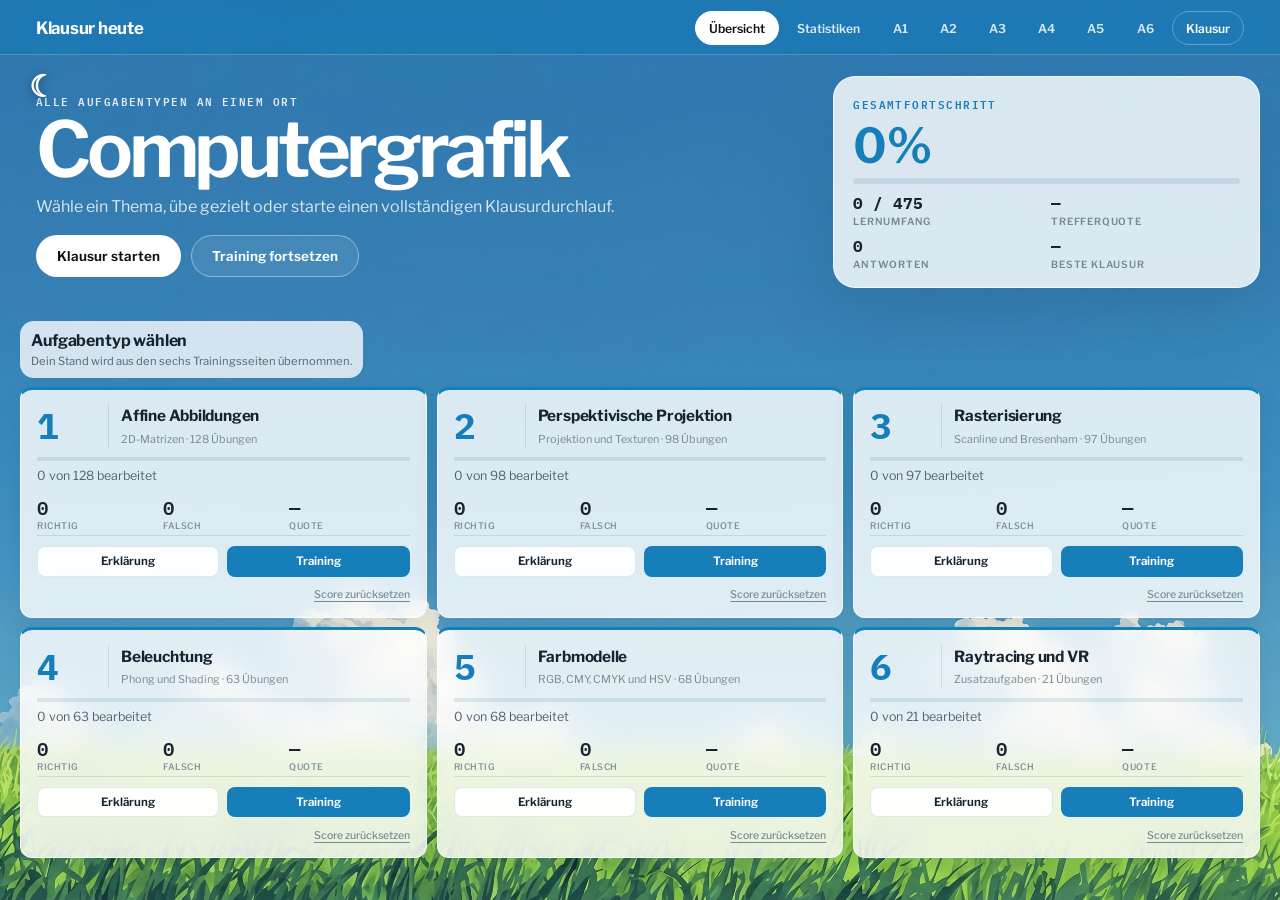
==== commit 284cddd5: "Increase transparency of outer white background frames and embedded canvas" ====
--- a/index.html
+++ b/index.html
@@ -24,29 +24,30 @@
   * { box-sizing:border-box; }
   [hidden] { display:none !important; }
   html { scroll-behavior:smooth; }
+  html, body { overflow-x:hidden; width:100%; max-width:100vw; }
   body { margin:0; background:var(--paper); color:var(--ink); font-family:"Source Serif 4",Georgia,serif;
     font-size:17px; line-height:1.55; -webkit-font-smoothing:antialiased; }
   button { font:inherit; }
   .mono { font-family:"IBM Plex Mono",ui-monospace,monospace; }
 
-  .topbar { position:sticky; top:0; z-index:50; background:color-mix(in srgb,var(--paper) 94%,transparent);
-    backdrop-filter:blur(14px); border-bottom:1px solid var(--rule); }
-  .toprow { max-width:78rem; margin:0 auto; padding:.7rem 1.25rem .55rem; display:flex; align-items:center; gap:1rem; }
+  .topbar { position:sticky; top:0; z-index:50; width:100%; max-width:100vw; background:color-mix(in srgb,var(--paper) 94%,transparent);
+    backdrop-filter:blur(14px); -webkit-backdrop-filter:blur(14px); border-bottom:1px solid var(--rule); }
+  .toprow { max-width:78rem; margin:0 auto; padding:.7rem 1.25rem .55rem; display:flex; align-items:center; gap:1rem; width:100%; box-sizing:border-box; }
   .brand { display:flex; align-items:center; gap:.7rem; min-width:max-content; }
   .brandtext { display:block; line-height:1; }
   .brandtext span { color:var(--ink-3); font:700 1.05rem "Libre Franklin",Arial,sans-serif; letter-spacing:-.015em; white-space:nowrap; }
-  .navscroll { overflow-x:auto; scrollbar-width:none; margin-left:auto; }
+  .navscroll { overflow-x:auto; -webkit-overflow-scrolling:touch; scrollbar-width:none; margin-left:auto; max-width:100%; }
   .navscroll::-webkit-scrollbar { display:none; }
   .nav { display:flex; gap:.25rem; min-width:max-content; }
   .nav button { border:1px solid transparent; background:transparent; color:var(--ink-2); border-radius:6px;
-    padding:.48rem .68rem; cursor:pointer; font:600 .76rem "Libre Franklin",Arial,sans-serif; white-space:nowrap; }
+    padding:.48rem .68rem; cursor:pointer; font:600 .76rem "Libre Franklin",Arial,sans-serif; white-space:nowrap; touch-action:manipulation; }
   .nav button:hover { background:var(--blue-soft); color:var(--blue); }
   .nav button[aria-current="page"] { color:var(--blue); border-color:color-mix(in srgb,var(--blue) 35%,var(--rule)); background:var(--blue-soft); }
   .nav .examnav { color:var(--amber); }
   .floating-controls { position:fixed; top:3.75rem; left:1rem; z-index:45; display:flex; align-items:center; gap:.3rem; }
   .floating-control { width:3.3rem; height:3.3rem; display:grid; place-items:center; padding:0; border:0;
     color:#fff; background:transparent; cursor:pointer; font:700 1.86rem/1 "Libre Franklin",Arial,sans-serif;
-    text-shadow:0 2px 10px rgba(7,37,57,.55); transition:transform .15s,color .15s; }
+    text-shadow:0 2px 10px rgba(7,37,57,.55); transition:transform .15s,color .15s; touch-action:manipulation; }
   .floating-control:hover { color:#e2f5ff; transform:scale(1.12); }
   .floating-control:focus-visible { border-radius:999px; }
 
@@ -116,7 +117,7 @@
   .statsfact strong { display:block; margin-top:.2rem; font:700 1rem "IBM Plex Mono",monospace; }
   .statsgrid { display:grid; grid-template-columns:minmax(0,1.2fr) minmax(18rem,.8fr); gap:.8rem; margin-top:.8rem; }
   .statpanel { padding:1.05rem 1.15rem; border:1px solid rgba(255,255,255,.72); border-radius:18px;
-    background:rgba(255,255,255,.94); backdrop-filter:blur(14px); box-shadow:var(--shadow); }
+    background:rgba(255,255,255,.82); backdrop-filter:blur(14px); box-shadow:var(--shadow); }
   .statpanel h2 { margin-bottom:.25rem; }
   .statpanel > p { margin-bottom:.85rem; }
   .freqlist { display:flex; flex-direction:column; gap:.57rem; }
@@ -188,33 +189,9 @@
   .probes iframe { width:1px; height:1px; border:0; }
 
   @media (max-width:58rem) {
-    .toprow { align-items:flex-start; flex-direction:column; gap:.5rem; }
-    .navscroll { width:100%; margin-left:0; }
     .intro { grid-template-columns:1fr; }
-    .cards { grid-template-columns:repeat(2,minmax(0,1fr)); }
-    .lessonframe { height:calc(100vh - 13rem); }
     .examstart { grid-template-columns:1fr; }
     .statsgrid { grid-template-columns:1fr; }
-    .statsfacts { grid-template-columns:repeat(3,1fr); }
-    .statsfact { border-bottom:1px solid rgba(255,255,255,.2); }
-    .floating-controls { top:6.35rem; left:.55rem; }
-  }
-  @media (max-width:38rem) {
-    main { padding:1.25rem .75rem 3rem; }
-    .toprow { padding:.6rem .75rem .45rem; }
-    .cards { grid-template-columns:1fr; }
-    .introcopy { padding:1.2rem; }
-    .viewhead { align-items:flex-start; flex-direction:column; }
-    .viewactions { width:100%; }
-    .viewactions .btn { flex:1; }
-    .lessonframe { min-height:34rem; height:calc(100vh - 14rem); }
-    .examtop { grid-template-columns:1fr auto; }
-    .examsteps { grid-column:1/-1; grid-row:2; }
-    .examframe { height:calc(100vh - 17rem); }
-    .resultgrid { grid-template-columns:repeat(2,1fr); }
-    .statshero { padding:1.1rem; }
-    .statsfacts { grid-template-columns:repeat(2,1fr); }
-    .freqrow { grid-template-columns:minmax(8rem,1fr) 5rem 3.6rem; gap:.45rem; }
   }
 
   /* Himmel-Design, inspiriert von der bereitgestellten Referenz */
@@ -272,15 +249,21 @@
     padding:1.3rem 1.45rem;
     border:1px solid rgba(255,255,255,.72);
     border-radius:22px;
-    background:rgba(255,255,255,.94);
+    background:rgba(255,255,255,.82);
+    backdrop-filter:blur(16px);
+    box-shadow:0 26px 70px rgba(15,72,104,.22);
+  }
+  .overallnum { font-weight:650; }
+  .topiccard,.exampanel,.examfooter {
+    border-color:rgba(255,255,255,.7);
+    background:rgba(255,255,255,.82);
     backdrop-filter:blur(14px);
-    box-shadow:0 26px 70px rgba(15,72,104,.22);
-  }
-  .overallnum { font-weight:650; }
-  .topiccard,.exampanel,.lessonframe,.examframe,.examfooter {
-    border-color:rgba(255,255,255,.7);
-    background:rgba(255,255,255,.94);
-    backdrop-filter:blur(14px);
+    box-shadow:var(--shadow);
+  }
+  .lessonframe,.examframe {
+    border-color:rgba(255,255,255,.68);
+    background:rgba(255,255,255,.68);
+    backdrop-filter:blur(18px) saturate(115%);
     box-shadow:var(--shadow);
   }
   .topiccard { border-radius:18px; padding:1.15rem; }
@@ -381,12 +364,15 @@
   html[data-theme="dark"] .topiccard,
   html[data-theme="dark"] .statpanel,
   html[data-theme="dark"] .exampanel,
+  html[data-theme="dark"] .examfooter {
+    color:var(--ink); background:rgba(10,22,37,.84); border-color:rgba(157,196,222,.16); box-shadow:var(--shadow);
+  }
   html[data-theme="dark"] .lessonframe,
-  html[data-theme="dark"] .examframe,
-  html[data-theme="dark"] .examfooter {
-    color:var(--ink); background:rgba(10,22,37,.93); border-color:rgba(157,196,222,.16); box-shadow:var(--shadow);
-  }
-  html[data-theme="dark"] .overall { background:linear-gradient(145deg,rgba(19,47,70,.96),rgba(10,22,37,.94)); }
+  html[data-theme="dark"] .examframe {
+    color:var(--ink); background:rgba(10,22,37,.70); border-color:rgba(157,196,222,.16); box-shadow:var(--shadow);
+    backdrop-filter:blur(18px) saturate(115%);
+  }
+  html[data-theme="dark"] .overall { background:linear-gradient(145deg,rgba(19,47,70,.88),rgba(10,22,37,.84)); }
   html[data-theme="dark"] .sectionhead > div,
   html[data-theme="dark"] .viewhead,
   html[data-theme="dark"] .examtop { color:var(--ink); background:rgba(9,21,36,.9); border-color:rgba(157,196,222,.15); }
@@ -464,6 +450,397 @@
   .topiccard .cardreset { margin-top:-.12rem; }
   .topiccard .reset-topic { font-size:.66rem; }
   html[data-theme="dark"] .topiccard { border-color:rgba(157,196,222,.16); border-top-color:var(--blue); box-shadow:0 10px 28px rgba(0,0,0,.25); }
+
+  /* ==========================================================================
+     Mobile & Tablet Optimierungen (<= 58rem / <= 48rem / <= 38rem)
+     ========================================================================== */
+  @media (max-width: 58rem) {
+    .topbar { width: 100%; max-width: 100vw; overflow-x: clip; }
+    .toprow {
+      display: flex;
+      flex-direction: column;
+      align-items: stretch;
+      gap: .4rem;
+      padding: .45rem .75rem .45rem;
+      width: 100%;
+      max-width: 100vw;
+      box-sizing: border-box;
+    }
+    .brand {
+      padding-right: 5.8rem; /* Platz für fixierte Buttons oben rechts */
+      max-width: 100%;
+      box-sizing: border-box;
+      min-width: 0;
+    }
+    .brandtext span {
+      font-size: .88rem;
+      white-space: nowrap;
+      overflow: hidden;
+      text-overflow: ellipsis;
+      display: block;
+    }
+    .navscroll {
+      width: 100%;
+      max-width: 100%;
+      margin-left: 0;
+      overflow-x: auto;
+      -webkit-overflow-scrolling: touch;
+      padding-bottom: 2px;
+      mask-image: linear-gradient(to right, black 88%, transparent 100%);
+      -webkit-mask-image: linear-gradient(to right, black 88%, transparent 100%);
+    }
+    .nav { min-width: max-content; gap: .3rem; }
+    .nav button {
+      min-height: 40px;
+      padding: .46rem .75rem;
+      font-size: .78rem;
+    }
+
+    /* Auf mobilen Displays docken Theme- und Zurück-Buttons in der Header-Leiste rechts */
+    .floating-controls {
+      position: fixed !important;
+      top: .32rem !important;
+      right: .65rem !important;
+      left: auto !important;
+      z-index: 60 !important;
+      display: flex !important;
+      align-items: center !important;
+      gap: .35rem !important;
+    }
+    .floating-control {
+      width: 2.35rem !important;
+      height: 2.35rem !important;
+      min-width: 42px !important;
+      min-height: 42px !important;
+      display: flex !important;
+      align-items: center !important;
+      justify-content: center !important;
+      padding: 0 !important;
+      border: 1px solid rgba(255,255,255,.32) !important;
+      border-radius: 999px !important;
+      color: #fff !important;
+      background: rgba(255,255,255,.2) !important;
+      backdrop-filter: blur(10px) !important;
+      -webkit-backdrop-filter: blur(10px) !important;
+      cursor: pointer !important;
+      font: 700 1.25rem/1 "Libre Franklin",Arial,sans-serif !important;
+      text-shadow: none !important;
+      box-shadow: 0 2px 8px rgba(0,0,0,.15) !important;
+      touch-action: manipulation !important;
+    }
+    .floating-control:hover { transform: scale(1.05) !important; }
+    .floating-control:active { transform: scale(0.92) !important; }
+    .floating-control[hidden] { display: none !important; }
+    html[data-theme="dark"] .floating-control {
+      color: #edf5fc !important;
+      background: rgba(14, 30, 50, 0.75) !important;
+      border-color: rgba(160, 200, 230, 0.3) !important;
+      box-shadow: 0 2px 8px rgba(0,0,0,.35) !important;
+    }
+  }
+
+  @media (max-width: 48rem) {
+    main {
+      padding: .75rem .65rem 2.5rem;
+      max-width: 100vw;
+      box-sizing: border-box;
+    }
+    .intro {
+      grid-template-columns: 1fr;
+      gap: .85rem;
+      min-height: 0;
+    }
+    .introcopy {
+      padding: 1.6rem .75rem 1.4rem;
+      align-items: center;
+      text-align: center;
+      min-height: 0;
+    }
+    .introcopy h1 {
+      font-size: clamp(2rem, 8.5vw, 3.2rem);
+      line-height: 1;
+      word-break: break-word;
+      margin: .25rem 0 .5rem;
+    }
+    .introcopy p {
+      font-size: .95rem;
+      max-width: 100%;
+    }
+    .introactions {
+      width: 100%;
+      flex-direction: column;
+      gap: .5rem;
+      margin-top: 1rem;
+    }
+    .introactions .btn {
+      width: 100%;
+      min-height: 46px;
+      padding: .75rem 1.25rem;
+      font-size: .95rem;
+      display: inline-flex;
+      align-items: center;
+      justify-content: center;
+      touch-action: manipulation;
+    }
+    .overall {
+      width: 100%;
+      margin-top: 0;
+      padding: 1.1rem;
+      border-radius: 16px;
+      box-sizing: border-box;
+    }
+    .overallnum {
+      font-size: 2.6rem;
+    }
+    .overallrow {
+      gap: .6rem;
+    }
+    .metric strong {
+      font-size: 1.1rem;
+    }
+    .metric span {
+      font-size: .62rem;
+    }
+    .sectionhead {
+      margin: 1.25rem 0 .65rem;
+    }
+    .sectionhead > div {
+      width: 100%;
+    }
+    .cards {
+      grid-template-columns: 1fr !important;
+      gap: .75rem;
+    }
+    .topiccard {
+      min-height: auto;
+      padding: 1rem;
+      border-radius: 14px;
+      gap: .65rem;
+    }
+    .topiccard .cardtop {
+      grid-template-columns: 2.8rem minmax(0, 1fr);
+      gap: .65rem;
+    }
+    .topiccard .cardindex {
+      font-size: 1.85rem;
+    }
+    .topiccard .cardtitle h3 {
+      font-size: 1.02rem;
+    }
+    .topiccard .cardtitle p {
+      font-size: .74rem;
+    }
+    .topiccard .cardstats strong {
+      font-size: 1.2rem;
+    }
+    .topiccard .cardstats span {
+      font-size: .62rem;
+    }
+    .topiccard .cardactions {
+      gap: .5rem;
+      margin-top: .4rem;
+    }
+    .topiccard .cardactions .btn {
+      min-height: 44px;
+      padding: .6rem .8rem;
+      font-size: .84rem;
+      border-radius: 10px;
+      display: inline-flex;
+      align-items: center;
+      justify-content: center;
+      touch-action: manipulation;
+    }
+    .topiccard .cardreset {
+      margin-top: .2rem;
+    }
+    .topiccard .reset-topic {
+      font-size: .72rem;
+      padding: .35rem .5rem;
+      min-height: 36px;
+      display: inline-flex;
+      align-items: center;
+    }
+
+    /* Lektionsansicht */
+    #lesson, #exam {
+      padding-top: .4rem;
+    }
+    .viewhead {
+      flex-direction: column !important;
+      align-items: stretch !important;
+      padding: .9rem 1rem !important;
+      gap: .75rem !important;
+      border-radius: 16px !important;
+    }
+    .viewtitle {
+      gap: .65rem;
+      align-items: center;
+    }
+    .viewhead .tasknum {
+      font-size: 2.1rem;
+      min-width: 2.2rem;
+    }
+    .viewhead h2 {
+      font-size: 1.15rem;
+      word-break: break-word;
+      margin: 0;
+    }
+    .viewactions {
+      width: 100%;
+      display: flex;
+      gap: .5rem;
+    }
+    .viewactions .btn {
+      flex: 1;
+      min-height: 44px;
+      padding: .65rem .8rem;
+      font-size: .88rem;
+      border-radius: 10px;
+      display: inline-flex;
+      align-items: center;
+      justify-content: center;
+      touch-action: manipulation;
+    }
+    .lessonframe, .examframe {
+      border-radius: 14px;
+      width: 100%;
+      max-width: 100%;
+      box-sizing: border-box;
+    }
+
+    /* Klausuransicht */
+    .examstart {
+      grid-template-columns: 1fr;
+      gap: .85rem;
+      padding-top: .4rem;
+    }
+    .exampanel {
+      padding: 1.1rem;
+      border-radius: 16px;
+    }
+    .examstart h1 {
+      font-size: 1.85rem;
+    }
+    .examtopics {
+      grid-template-columns: 1fr;
+      gap: .35rem;
+    }
+    .examtop {
+      display: grid;
+      grid-template-columns: 1fr auto;
+      grid-template-rows: auto auto;
+      gap: .4rem .6rem;
+      align-items: center;
+      padding: .75rem .85rem;
+      border-radius: 14px;
+    }
+    .examlabel {
+      grid-column: 1;
+      grid-row: 1;
+      white-space: normal;
+      word-break: break-word;
+      font-size: .78rem;
+    }
+    .timer {
+      grid-column: 2;
+      grid-row: 1;
+      font-size: 1.15rem;
+      text-align: right;
+    }
+    .examsteps {
+      grid-column: 1 / -1;
+      grid-row: 2;
+      margin-top: .2rem;
+    }
+    .examfooter {
+      flex-direction: column;
+      align-items: stretch;
+      gap: .75rem;
+      padding: .85rem;
+      border-radius: 14px;
+    }
+    .examfeedback {
+      font-size: .84rem;
+      text-align: center;
+      line-height: 1.35;
+    }
+    .examfooter > div {
+      display: flex;
+      gap: .5rem;
+      width: 100%;
+    }
+    .examfooter .btn {
+      flex: 1;
+      min-height: 44px;
+      padding: .65rem .8rem;
+      font-size: .86rem;
+      border-radius: 10px;
+      display: inline-flex;
+      align-items: center;
+      justify-content: center;
+      touch-action: manipulation;
+    }
+    .resultgrid {
+      grid-template-columns: repeat(2, 1fr);
+      gap: .45rem;
+    }
+
+    /* Statistikansicht */
+    .statshero {
+      padding: 1.15rem;
+      border-radius: 16px;
+    }
+    .statshero h1 {
+      font-size: 1.85rem;
+    }
+    .statsfacts {
+      grid-template-columns: repeat(2, 1fr);
+      border-radius: 10px;
+      margin-top: .9rem;
+    }
+    .statsfact {
+      padding: .65rem .75rem;
+    }
+    .statsgrid {
+      grid-template-columns: 1fr;
+      gap: .75rem;
+    }
+    .statpanel {
+      padding: .95rem;
+      border-radius: 14px;
+    }
+    .freqrow {
+      grid-template-columns: minmax(6.5rem, 1.2fr) minmax(3.5rem, 1fr) 2.8rem;
+      gap: .4rem;
+    }
+    .freqlabel strong {
+      font-size: .78rem;
+      word-break: break-word;
+    }
+    .freqlabel span {
+      font-size: .6rem;
+    }
+    .freqvalue {
+      font-size: .7rem;
+    }
+    .personalstats {
+      grid-template-columns: repeat(2, 1fr);
+      gap: .45rem;
+    }
+    .statstablewrap {
+      -webkit-overflow-scrolling: touch;
+    }
+  }
+
+  @media (max-width: 38rem) {
+    body {
+      background-attachment: scroll;
+      background-size: auto 100vh;
+    }
+    .statsfacts {
+      grid-template-columns: 1fr 1fr;
+    }
+  }
 </style>
 </head>
 <body>
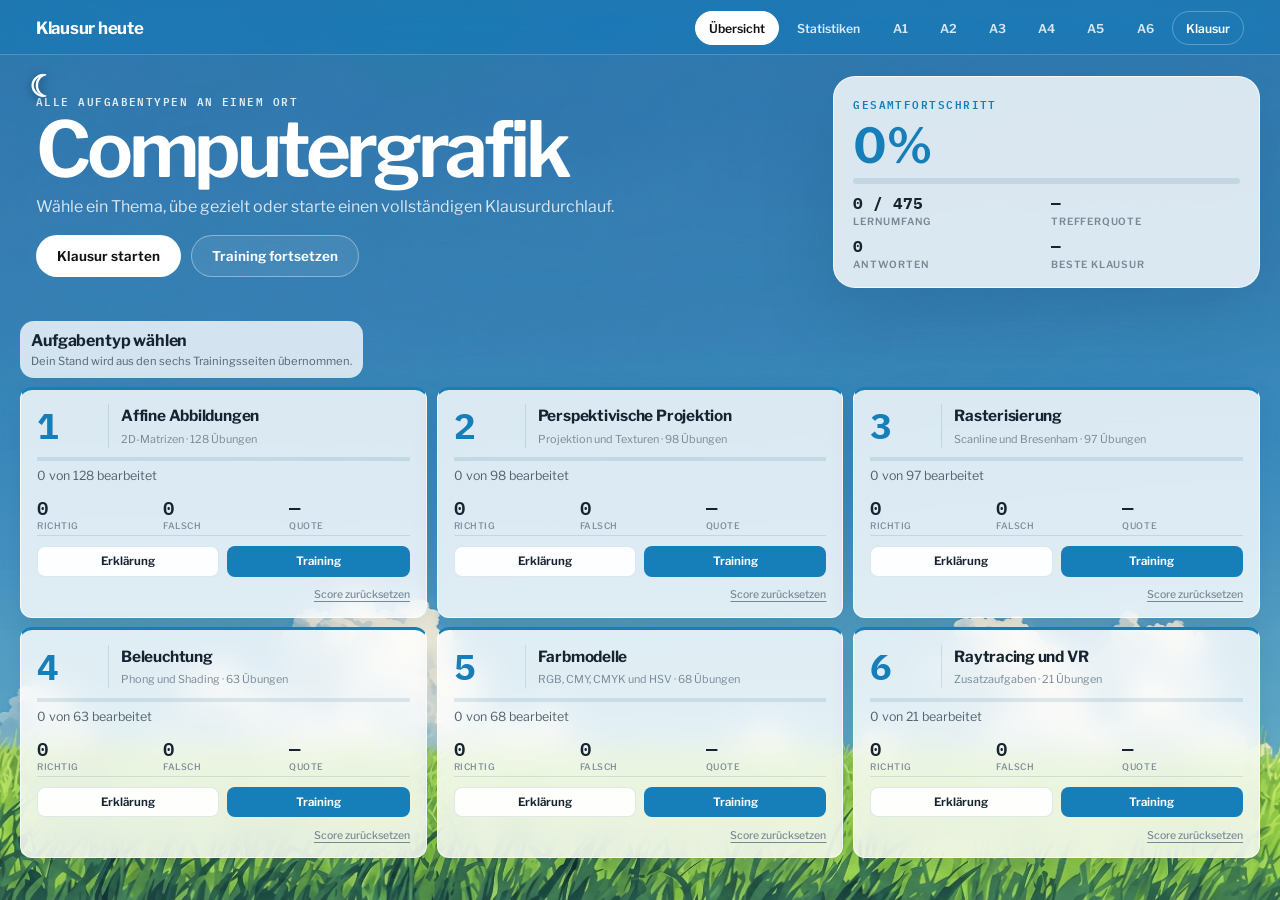
==== commit f59e81e4: "moving clouds" ====
--- a/index.html
+++ b/index.html
@@ -369,7 +369,7 @@
   }
   html[data-theme="dark"] .lessonframe,
   html[data-theme="dark"] .examframe {
-    color:var(--ink); background:rgba(10,22,37,.70); border-color:rgba(157,196,222,.16); box-shadow:var(--shadow);
+    color:var(--ink); background:rgba(8,20,36,.88); border-color:rgba(157,196,222,.16); box-shadow:var(--shadow);
     backdrop-filter:blur(18px) saturate(115%);
   }
   html[data-theme="dark"] .overall { background:linear-gradient(145deg,rgba(19,47,70,.88),rgba(10,22,37,.84)); }
@@ -842,8 +842,18 @@
     }
   }
 </style>
+<link rel="stylesheet" href="assets/landscape.css">
 </head>
 <body>
+
+<div class="landscape" aria-hidden="true">
+  <div class="landscape-scene">
+    <div class="landscape-clouds">
+      <i></i><i></i><i></i><i></i><i></i>
+    </div>
+    <div class="landscape-grass"></div>
+  </div>
+</div>
 
 <header class="topbar">
   <div class="toprow">
@@ -872,7 +882,7 @@
         <button class="btn primary" id="showtraining">Training</button>
       </div>
     </div>
-    <iframe class="lessonframe" id="lessonframe" title="Lernseite"></iframe>
+    <iframe class="lessonframe" id="lessonframe" title="Lernseite" allowtransparency="true"></iframe>
   </section>
   <section id="exam" hidden></section>
 </main>
@@ -1074,7 +1084,7 @@
     document.getElementById("lessonnum").textContent = topic.n;
     document.getElementById("lessontitle").textContent = topic.title;
     document.getElementById("lessonsub").textContent = topic.short;
-    document.getElementById("lessonframe").src = topic.file + "?embed=1&view=" + (view || "erklaerung") + "&v=3" + themeParam();
+    document.getElementById("lessonframe").src = topic.file + "?embed=1&view=" + (view || "erklaerung") + "&v=5" + themeParam();
     location.hash = id;
   }
 
@@ -1153,7 +1163,7 @@
     var topic=TOPICS[examState.topicIndex];
     document.getElementById("exam").innerHTML = '<div class="examtop"><span class="examlabel">' + esc(examPartLabel()) + '</span>' +
       '<div class="examsteps">' + renderSteps() + '</div><span class="timer" id="timer">' + timeText(examState.remaining) + '</span></div>' +
-      '<iframe class="examframe" id="examframe" title="Klausuraufgabe ' + topic.n + '" src="' + topic.file + '?embed=1&view=training&exam=1&run=' + Date.now() + themeParam() + '"></iframe>' +
+      '<iframe class="examframe" id="examframe" title="Klausuraufgabe ' + topic.n + '" allowtransparency="true" src="' + topic.file + '?embed=1&view=training&exam=1&run=' + Date.now() + '&v=5' + themeParam() + '"></iframe>' +
       '<div class="examfooter"><span class="examfeedback" id="examfeedback">Beantworte die Aufgabe und drücke in der Aufgabe auf Bestätigen.</span>' +
       '<div><button class="btn danger" id="stopExam">Beenden</button> <button class="btn primary" id="nextExam" disabled>' + nextExamLabel() + '</button></div></div>';
     document.getElementById("stopExam").addEventListener("click", function(){ finishExam(false); });
@@ -1257,7 +1267,7 @@
 
   function loadScoreProbes() {
     document.getElementById("probes").innerHTML=TOPICS.map(function(t){
-      return '<iframe title="" data-topic="' + t.id + '" src="' + t.file + '?embed=1&scoreprobe=1&v=3' + themeParam() + '"></iframe>';
+      return '<iframe title="" data-topic="' + t.id + '" allowtransparency="true" src="' + t.file + '?embed=1&scoreprobe=1&v=5' + themeParam() + '"></iframe>';
     }).join('');
   }
 
--- a/assets/landscape.css
+++ b/assets/landscape.css
@@ -0,0 +1,92 @@
+body {
+  isolation: isolate;
+}
+
+.landscape {
+  --landscape-image: url("background.jpg");
+  position: fixed;
+  inset: 0;
+  z-index: -1;
+  overflow: hidden;
+  pointer-events: none;
+  background: #54afe0;
+}
+
+.landscape::after {
+  content: "";
+  position: absolute;
+  inset: 0;
+  background: linear-gradient(rgba(17,116,174,.08), rgba(29,133,188,.02));
+}
+
+/* Keep every layer aligned to the original image's bottom-centered cover crop. */
+.landscape-scene {
+  position: absolute;
+  bottom: 0;
+  left: 50%;
+  width: max(100vw, 143.865741vh);
+  height: max(100vh, 69.509252vw);
+  transform: translateX(-50%);
+}
+
+.landscape-clouds {
+  position: absolute;
+  inset: 0 auto 0 -200%;
+  width: 500%;
+  display: flex;
+  animation: clouds-drift 1800s linear infinite;
+  will-change: transform;
+}
+
+.landscape-clouds i {
+  flex: 0 0 20%;
+  height: 100%;
+  background: var(--landscape-image) center / 100% 100% no-repeat;
+}
+
+/* Mirrored neighbors meet at the same edge; two tiles form a seamless loop. */
+.landscape-clouds i:nth-child(even) {
+  transform: scaleX(-1);
+}
+
+.landscape-grass {
+  position: absolute;
+  inset: 0;
+  background: var(--landscape-image) center / 100% 100% no-repeat;
+  -webkit-mask-image: linear-gradient(transparent 78.5%, #000 83%);
+  mask-image: linear-gradient(transparent 78.5%, #000 83%);
+  transform-origin: center bottom;
+  animation: grass-sway 20s ease-in-out infinite;
+  will-change: transform;
+}
+
+@keyframes clouds-drift {
+  from { transform: translateX(0); }
+  to { transform: translateX(40%); }
+}
+
+@keyframes grass-sway {
+  0%, 100% { transform: scaleX(1.015) skewX(-.65deg); }
+  50% { transform: scaleX(1.015) skewX(.65deg); }
+}
+
+html[data-theme="dark"] .landscape {
+  --landscape-image: url("background-night.png");
+  background: #071426;
+}
+
+html[data-theme="dark"] .landscape-scene {
+  width: max(100vw, 144.019139vh);
+  height: max(100vh, 69.435216vw);
+}
+
+html[data-theme="dark"] .landscape::after {
+  background: linear-gradient(rgba(3,12,27,.12), rgba(5,16,31,.2));
+}
+
+@media (prefers-reduced-motion: reduce) {
+  .landscape-clouds, .landscape-grass {
+    animation: none;
+    will-change: auto;
+  }
+}
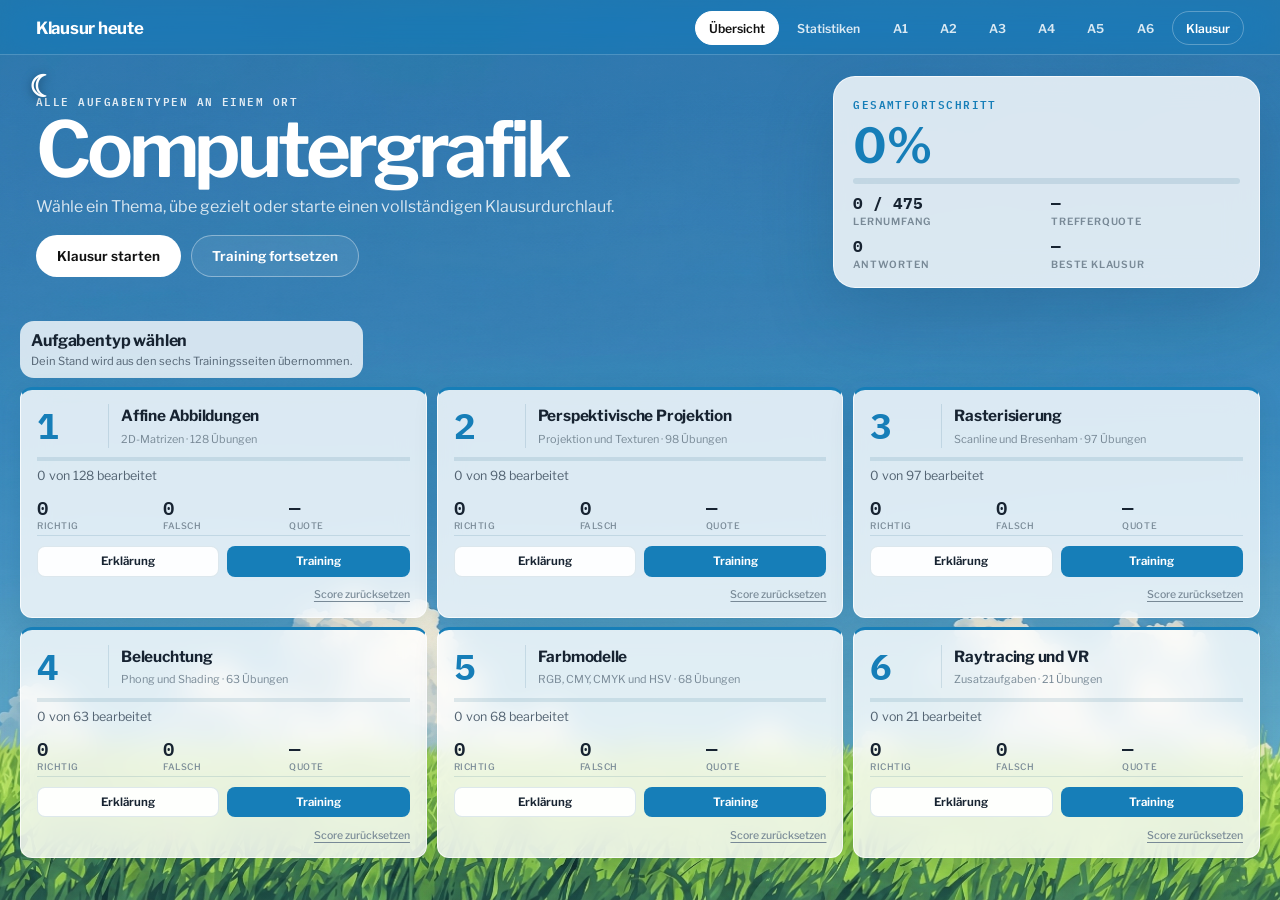
==== commit acd858c2: "phone res fix" ====
--- a/index.html
+++ b/index.html
@@ -343,49 +343,51 @@
 
   html[data-theme="dark"] {
     color-scheme:dark;
-    --paper:#07111f; --surface:#101c2c; --ink:#edf5fc; --ink-2:#b2c2d2; --ink-3:#8295a9;
-    --blue:#68bce8; --blue-2:#8ed2f3; --blue-soft:#162c42; --rule:rgba(167,202,226,.15);
-    --good:#65d49a; --good-soft:#153629; --red:#ff958b; --red-soft:#40201f; --amber:#f3bd63;
+    --paper:#111111; --surface:#1c1b1a; --ink:#f1eeea; --ink-2:#c3bdb5; --ink-3:#9b9389;
+    --blue:#e6bc60; --blue-2:#f3d38a; --blue-soft:#30291d; --rule:rgba(196,183,163,.15);
+    --good:#65d49a; --good-soft:#153629; --red:#ee8275; --red-soft:#3a211f; --amber:#e6bc60;
     --shadow:0 24px 64px rgba(0,0,0,.36);
   }
   html[data-theme="dark"] body {
-    background-color:#071426;
-    background-image:linear-gradient(rgba(3,12,27,.12),rgba(5,16,31,.2)),url("assets/background-night.png");
-  }
-  html[data-theme="dark"] .topbar { background:rgba(6,20,39,.68); border-bottom-color:rgba(151,192,222,.18); }
-  html[data-theme="dark"] .nav button { color:rgba(224,239,249,.78); }
-  html[data-theme="dark"] .nav button:hover { color:#fff; background:rgba(118,187,228,.14); }
-  html[data-theme="dark"] .nav button[aria-current="page"] { color:#071522; background:#dceff9; border-color:#dceff9; }
+    background-color:#111111;
+    background-image:linear-gradient(rgba(14,12,11,.12),rgba(20,17,14,.2)),url("assets/background-night.png");
+  }
+  html[data-theme="dark"] .topbar { background:rgba(20,19,18,.68); border-bottom-color:rgba(196,183,163,.18); }
+  html[data-theme="dark"] .nav button { color:rgba(239,233,223,.78); }
+  html[data-theme="dark"] .nav button:hover { color:#fff; background:rgba(230,188,96,.14); }
+  html[data-theme="dark"] .nav button[aria-current="page"] { color:#171511; background:#e6bc60; border-color:#e6bc60; }
   html[data-theme="dark"] .theme-toggle { color:#f4d98b; }
-  html[data-theme="dark"] .introcopy .btn.primary { color:#edf7fd; background:#176f9e; }
-  html[data-theme="dark"] .introcopy .btn.primary:hover { background:#2188bb; }
-  html[data-theme="dark"] .introcopy .btn.secondary { color:#edf7fd; background:rgba(7,18,34,.34); border-color:rgba(210,234,247,.28); }
+  html[data-theme="dark"] .btn.primary { color:#171511; }
+  html[data-theme="dark"] .freqbar i { background:linear-gradient(90deg,#b95a4c,var(--blue)); }
+  html[data-theme="dark"] .introcopy .btn.primary { color:#f1eeea; background:#a84439; }
+  html[data-theme="dark"] .introcopy .btn.primary:hover { background:#b14b40; }
+  html[data-theme="dark"] .introcopy .btn.secondary { color:#f1eeea; background:rgba(22,20,18,.34); border-color:rgba(215,201,180,.28); }
   html[data-theme="dark"] .overall,
   html[data-theme="dark"] .topiccard,
   html[data-theme="dark"] .statpanel,
   html[data-theme="dark"] .exampanel,
   html[data-theme="dark"] .examfooter {
-    color:var(--ink); background:rgba(10,22,37,.84); border-color:rgba(157,196,222,.16); box-shadow:var(--shadow);
+    color:var(--ink); background:rgba(25,24,23,.84); border-color:rgba(196,183,163,.16); box-shadow:var(--shadow);
   }
   html[data-theme="dark"] .lessonframe,
   html[data-theme="dark"] .examframe {
-    color:var(--ink); background:rgba(8,20,36,.88); border-color:rgba(157,196,222,.16); box-shadow:var(--shadow);
+    color:var(--ink); background:rgba(22,21,20,.88); border-color:rgba(196,183,163,.16); box-shadow:var(--shadow);
     backdrop-filter:blur(18px) saturate(115%);
   }
-  html[data-theme="dark"] .overall { background:linear-gradient(145deg,rgba(19,47,70,.88),rgba(10,22,37,.84)); }
+  html[data-theme="dark"] .overall { background:linear-gradient(145deg,rgba(46,38,29,.88),rgba(25,24,23,.84)); }
   html[data-theme="dark"] .sectionhead > div,
   html[data-theme="dark"] .viewhead,
-  html[data-theme="dark"] .examtop { color:var(--ink); background:rgba(9,21,36,.9); border-color:rgba(157,196,222,.15); }
-  html[data-theme="dark"] .statshero { background:rgba(8,25,45,.68); border:0; }
-  html[data-theme="dark"] .statsfacts { background:rgba(2,10,22,.3); border-color:rgba(165,205,232,.16); }
+  html[data-theme="dark"] .examtop { color:var(--ink); background:rgba(25,24,23,.9); border-color:rgba(196,183,163,.15); }
+  html[data-theme="dark"] .statshero { background:rgba(25,23,21,.68); border:0; }
+  html[data-theme="dark"] .statsfacts { background:rgba(12,11,10,.3); border-color:rgba(205,189,165,.16); }
   html[data-theme="dark"] .personalmetric,
-  html[data-theme="dark"] .insight { background:#142b40; }
+  html[data-theme="dark"] .insight { background:#302a22; }
   html[data-theme="dark"] .bar,
-  html[data-theme="dark"] .freqbar { background:rgba(169,207,231,.13); }
-  html[data-theme="dark"] .btn.secondary { color:var(--ink); background:#142337; border-color:rgba(161,199,224,.18); }
+  html[data-theme="dark"] .freqbar { background:rgba(205,189,165,.13); }
+  html[data-theme="dark"] .btn.secondary { color:var(--ink); background:#292623; border-color:rgba(196,183,163,.18); }
   html[data-theme="dark"] .btn.secondary:hover { color:var(--blue-2); border-color:var(--blue); }
   html[data-theme="dark"] .statstable th,
-  html[data-theme="dark"] .statstable td { border-bottom-color:rgba(161,199,224,.13); }
+  html[data-theme="dark"] .statstable td { border-bottom-color:rgba(196,183,163,.13); }
 
   .viewhead {
     padding:1.1rem 1.35rem;
@@ -412,8 +414,8 @@
   .viewhead .btn.secondary:hover { color:#fff; background:rgba(255,255,255,.17); border-color:rgba(255,255,255,.55); }
   .viewhead .btn.primary { color:#0b6698; background:#fff; }
   .viewhead .btn.primary:hover { color:#084f79; background:#eaf7fd; }
-  html[data-theme="dark"] .viewhead { border:1px solid rgba(165,205,232,.2); background:rgba(8,25,45,.68); }
-  html[data-theme="dark"] .viewhead .btn.primary { color:#081624; background:#dceff9; }
+  html[data-theme="dark"] .viewhead { border:1px solid rgba(205,189,165,.2); background:rgba(25,23,21,.68); }
+  html[data-theme="dark"] .viewhead .btn.primary { color:#171511; background:#e6bc60; }
   .lessonframe,.examframe { display:block; height:20rem; min-height:0; transition:height .18s ease; }
 
   .topiccard {
@@ -449,7 +451,7 @@
   .topiccard .cardactions .btn { padding:.46rem .65rem; border-radius:8px; font-size:.72rem; }
   .topiccard .cardreset { margin-top:-.12rem; }
   .topiccard .reset-topic { font-size:.66rem; }
-  html[data-theme="dark"] .topiccard { border-color:rgba(157,196,222,.16); border-top-color:var(--blue); box-shadow:0 10px 28px rgba(0,0,0,.25); }
+  html[data-theme="dark"] .topiccard { border-color:rgba(196,183,163,.16); border-top-color:var(--blue); box-shadow:0 10px 28px rgba(0,0,0,.25); }
 
   /* ==========================================================================
      Mobile & Tablet Optimierungen (<= 58rem / <= 48rem / <= 38rem)
@@ -532,9 +534,9 @@
     .floating-control:active { transform: scale(0.92) !important; }
     .floating-control[hidden] { display: none !important; }
     html[data-theme="dark"] .floating-control {
-      color: #edf5fc !important;
-      background: rgba(14, 30, 50, 0.75) !important;
-      border-color: rgba(160, 200, 230, 0.3) !important;
+      color: #f1eeea !important;
+      background: rgba(28, 26, 24, 0.75) !important;
+      border-color: rgba(205, 189, 165, 0.3) !important;
       box-shadow: 0 2px 8px rgba(0,0,0,.35) !important;
     }
   }
@@ -852,6 +854,31 @@
       <i></i><i></i><i></i><i></i><i></i>
     </div>
     <div class="landscape-grass"></div>
+  </div>
+  <div class="landscape-insect" data-flying="false">
+    <div class="landscape-insect-facing">
+      <svg class="landscape-bee" viewBox="0 0 32 28" width="24" height="21">
+        <g class="insect-wings" fill="#eef8fb" fill-opacity=".8" stroke="#a8cbd0" stroke-width=".7">
+          <ellipse cx="13" cy="9" rx="4" ry="6" transform="rotate(-30 13 9)"/>
+          <ellipse cx="19" cy="9" rx="3.5" ry="5.5" transform="rotate(25 19 9)"/>
+        </g>
+        <path d="M10 20l-2 3m8-2v3m5-4l2 3" fill="none" stroke="#403b29" stroke-width="1.2" stroke-linecap="round"/>
+        <ellipse cx="15" cy="16" rx="9" ry="6" fill="#e8b94d"/>
+        <path d="M11 11q-2 5 0 10m5-11q-2 6 0 12" fill="none" stroke="#51432e" stroke-width="3"/>
+        <circle cx="24" cy="15" r="4" fill="#51432e"/>
+        <circle cx="25.5" cy="14" r=".8" fill="#fff5cc"/>
+        <path d="M24 11l1-3" stroke="#51432e" stroke-width="1" stroke-linecap="round"/>
+      </svg>
+      <svg class="landscape-firefly" viewBox="0 0 32 28" width="19" height="17">
+        <g class="insect-wings" fill="#c5dbc2" fill-opacity=".35">
+          <ellipse cx="15" cy="10" rx="3" ry="6" transform="rotate(-32 15 10)"/>
+          <ellipse cx="20" cy="10" rx="3" ry="5" transform="rotate(28 20 10)"/>
+        </g>
+        <ellipse class="firefly-lantern" cx="12" cy="17" rx="5" ry="4" fill="#e3ef9a"/>
+        <ellipse cx="18" cy="16" rx="5" ry="3.5" fill="#798765"/>
+        <circle cx="23" cy="15" r="2.5" fill="#a4af80"/>
+      </svg>
+    </div>
   </div>
 </div>
 
@@ -1280,5 +1307,6 @@
   window.setInterval(updateExamCountdown,60000);
 }());
 </script>
+<script src="scripts/landscape-insect.js"></script>
 </body>
 </html>
--- a/assets/landscape.css
+++ b/assets/landscape.css
@@ -72,16 +72,17 @@
 
 html[data-theme="dark"] .landscape {
   --landscape-image: url("background-night.png");
-  background: #071426;
+  background: #111111;
 }
 
 html[data-theme="dark"] .landscape-scene {
   width: max(100vw, 144.019139vh);
   height: max(100vh, 69.435216vw);
+  filter: grayscale(1) sepia(.16) brightness(.88);
 }
 
 html[data-theme="dark"] .landscape::after {
-  background: linear-gradient(rgba(3,12,27,.12), rgba(5,16,31,.2));
+  background: linear-gradient(rgba(27,17,15,.12), rgba(41,31,17,.08));
 }
 
 @media (prefers-reduced-motion: reduce) {
@@ -90,3 +91,56 @@
     will-change: auto;
   }
 }
+
+.landscape-insect {
+  position: absolute;
+  left: 0;
+  top: 0;
+  z-index: 1;
+  visibility: hidden;
+  will-change: transform;
+}
+
+.landscape-insect-facing {
+  width: 24px;
+  height: 21px;
+  transform: translate(-50%, -85%) scaleX(var(--insect-direction, 1));
+}
+
+.landscape-insect svg {
+  position: absolute;
+  overflow: visible;
+}
+
+.landscape-firefly { display: none; }
+html[data-theme="dark"] .landscape-bee { display: none; }
+html[data-theme="dark"] .landscape-firefly { display: block; }
+html[data-theme="dark"] .firefly-lantern { fill: #ffe6a0; }
+
+.insect-wings {
+  transform-box: fill-box;
+  transform-origin: center bottom;
+}
+
+.landscape-insect[data-flying="true"] .insect-wings {
+  animation: insect-wingbeat .14s ease-in-out infinite alternate;
+}
+
+.firefly-lantern {
+  animation: firefly-glow 7s ease-in-out infinite;
+}
+
+@keyframes insect-wingbeat {
+  from { transform: scaleY(.45); }
+  to { transform: scaleY(1); }
+}
+
+@keyframes firefly-glow {
+  0%, 100% { opacity: .6; filter: drop-shadow(0 0 2px #f0c869); }
+  50% { opacity: 1; filter: drop-shadow(0 0 5px #f0c869); }
+}
+
+@media (prefers-reduced-motion: reduce) {
+  .landscape-insect { will-change: auto; }
+  .landscape-insect .insect-wings, .firefly-lantern { animation: none; }
+}
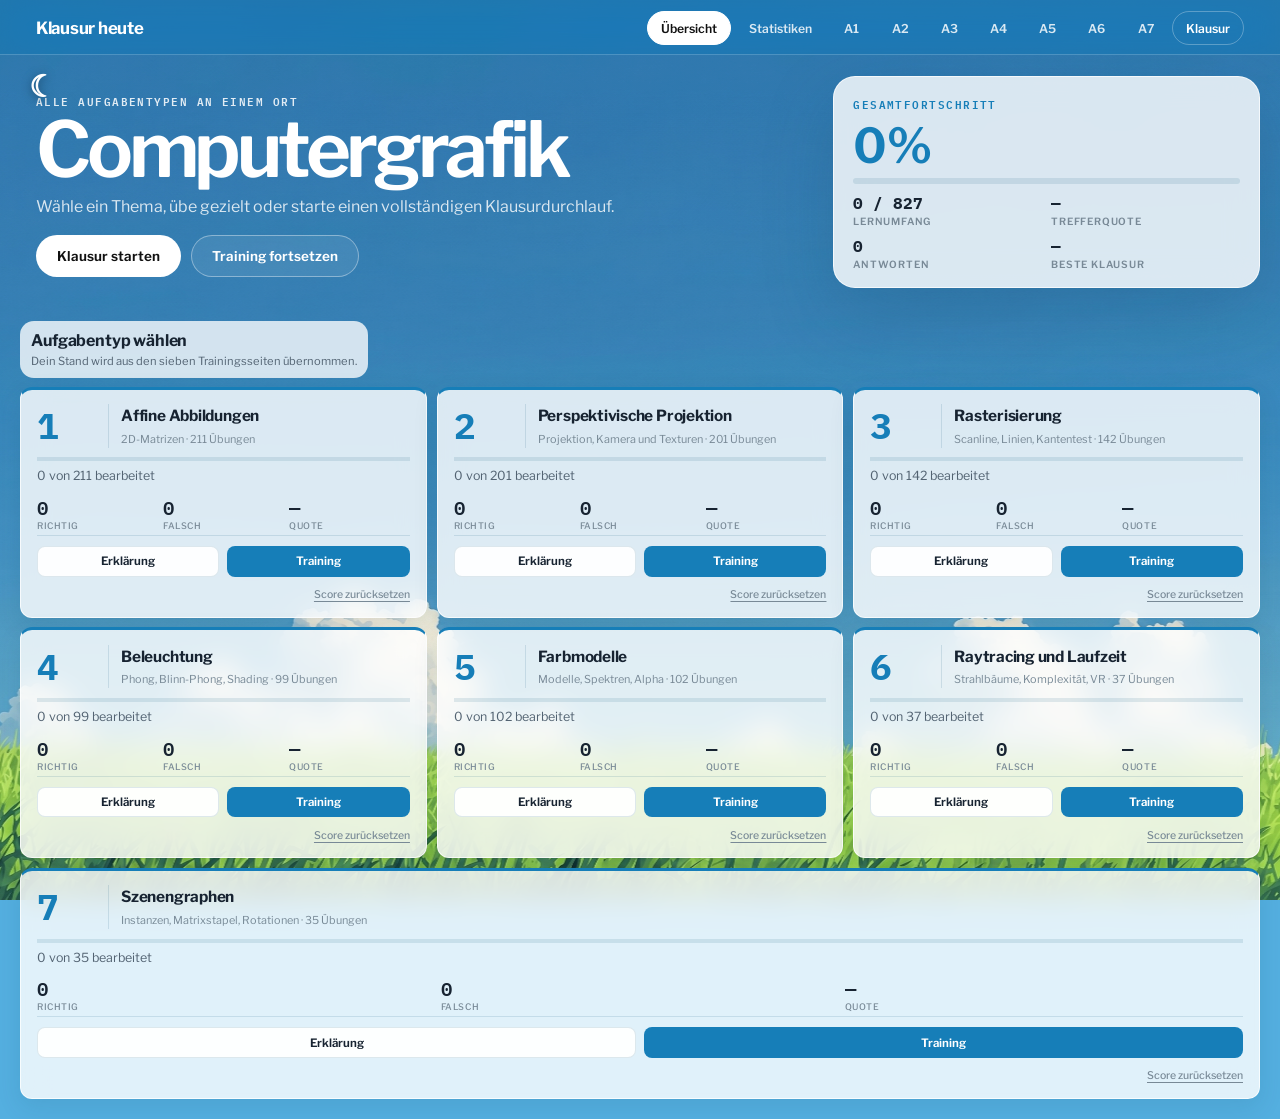
==== commit 076ba7af: "Add exam formats from 2023-2026 exams and scene graph topic Extend all six labs with the task types " ====
--- a/index.html
+++ b/index.html
@@ -84,6 +84,7 @@
 
   .sectionhead { margin:2rem 0 .9rem; display:flex; align-items:end; justify-content:space-between; gap:1rem; }
   .cards { display:grid; grid-template-columns:repeat(3,minmax(0,1fr)); gap:.85rem; }
+  @media (min-width: 52rem) { .cards > :last-child:nth-child(3n+1) { grid-column:1 / -1; } }
   .topiccard { background:var(--surface); border:1px solid var(--rule); border-radius:8px; padding:1rem;
     display:flex; flex-direction:column; gap:.8rem; min-height:13rem; transition:transform .15s,border-color .15s,box-shadow .15s; }
   .topiccard:hover { transform:translateY(-2px); border-color:color-mix(in srgb,var(--blue) 40%,var(--rule)); box-shadow:var(--shadow); }
@@ -921,14 +922,15 @@
   "use strict";
 
   var TOPICS = [
-    { id:"affin", n:1, title:"Affine Abbildungen", short:"2D-Matrizen", file:"seiten/Affines-Matrixlabor.html", total:128 },
-    { id:"projektion", n:2, title:"Perspektivische Projektion", short:"Projektion und Texturen", file:"seiten/Projektionslabor.html", total:98 },
-    { id:"raster", n:3, title:"Rasterisierung", short:"Scanline und Bresenham", file:"seiten/Rasterlabor.html", total:97 },
-    { id:"phong", n:4, title:"Beleuchtung", short:"Phong und Shading", file:"seiten/Phonglabor.html", total:63 },
-    { id:"farbe", n:5, title:"Farbmodelle", short:"RGB, CMY, CMYK und HSV", file:"seiten/Farblabor.html", total:68 },
-    { id:"strahlen", n:6, title:"Raytracing und VR", short:"Zusatzaufgaben", file:"seiten/Strahlenlabor.html", total:21 }
+    { id:"affin", n:1, title:"Affine Abbildungen", short:"2D-Matrizen", file:"seiten/Affines-Matrixlabor.html", total:211 },
+    { id:"projektion", n:2, title:"Perspektivische Projektion", short:"Projektion, Kamera und Texturen", file:"seiten/Projektionslabor.html", total:201 },
+    { id:"raster", n:3, title:"Rasterisierung", short:"Scanline, Linien, Kantentest", file:"seiten/Rasterlabor.html", total:142 },
+    { id:"phong", n:4, title:"Beleuchtung", short:"Phong, Blinn-Phong, Shading", file:"seiten/Phonglabor.html", total:99 },
+    { id:"farbe", n:5, title:"Farbmodelle", short:"Modelle, Spektren, Alpha", file:"seiten/Farblabor.html", total:102 },
+    { id:"strahlen", n:6, title:"Raytracing und Laufzeit", short:"Strahlbäume, Komplexität, VR", file:"seiten/Strahlenlabor.html", total:37 },
+    { id:"szene", n:7, title:"Szenengraphen", short:"Instanzen, Matrixstapel, Rotationen", file:"seiten/Szenenlabor.html", total:35 }
   ];
-  var EXAM_PARTS = { affin:4, projektion:4, raster:4, phong:4, farbe:4, strahlen:2 };
+  var EXAM_PARTS = { affin:4, projektion:4, raster:4, phong:4, farbe:4, strahlen:2, szene:2 };
   var EXAM_TOTAL = TOPICS.reduce(function(sum,topic){return sum+EXAM_PARTS[topic.id];},0);
   var scores = {};
   var activeTopic = null;
@@ -1037,7 +1039,7 @@
       '<div class="metric"><strong>' + (attempts ? accuracy + '%' : '—') + '</strong><span>Trefferquote</span></div>' +
       '<div class="metric"><strong>' + attempts + '</strong><span>Antworten</span></div>' +
       '<div class="metric"><strong>' + (examStats.runs ? examStats.best + ' / ' + EXAM_TOTAL : '—') + '</strong><span>Beste Klausur</span></div></div></aside></div>' +
-      '<div class="sectionhead"><div><h2>Aufgabentyp wählen</h2><p class="muted small">Dein Stand wird aus den sechs Trainingsseiten übernommen.</p></div></div>' +
+      '<div class="sectionhead"><div><h2>Aufgabentyp wählen</h2><p class="muted small">Dein Stand wird aus den sieben Trainingsseiten übernommen.</p></div></div>' +
       '<div class="cards">' + cards + '</div>';
 
     document.getElementById("startExamTop").addEventListener("click", function () { navigate("klausur"); });
@@ -1060,41 +1062,45 @@
 
   function renderStatistics() {
     var all=totals(), attempts=all.ok+all.bad, accuracy=attempts?percent(all.ok,attempts):0;
+    var EXAMS=11;
     var frequencies=[
-      {name:"Affine Abbildungen 2D",detail:"Ø 12 Punkte",count:5},
-      {name:"Perspektivische Projektion",detail:"Ø 12,8 Punkte",count:5},
-      {name:"Rasterisierung",detail:"Ø 11,2 Punkte",count:5},
-      {name:"Phong Lighting & Shading",detail:"Ø 11,6 Punkte",count:5},
-      {name:"Farbmodelle",detail:"Ø 9 Punkte",count:5},
-      {name:"Texture Mapping",detail:"seit 19 WS",count:4},
-      {name:"Raytracing",detail:"Ø 5,5 Punkte, wenn enthalten",count:2},
+      {name:"Affine Abbildungen 2D",detail:"Ø 12,1 Punkte",count:11},
+      {name:"Perspektivische Projektion",detail:"Ø 11,9 Punkte",count:11},
+      {name:"Rasterisierung",detail:"Ø 10,8 Punkte",count:11},
+      {name:"Phong Lighting & Shading",detail:"Ø 11 Punkte",count:11},
+      {name:"Texture Mapping",detail:"als Teil von A2 oder eigene Aufgabe",count:9},
+      {name:"Farbmodelle",detail:"Ø 8,1 Punkte",count:8},
+      {name:"Laufzeit / Raytracing",detail:"Ø 7,5 Punkte, wenn enthalten",count:4},
+      {name:"Szenengraphen",detail:"Ø 11 Punkte, Okt 23 und Apr 26",count:2},
       {name:"VR / HMD",detail:"6 Punkte",count:1}
     ];
     var frequencyRows=frequencies.map(function(item){
       return '<div class="freqrow"><div class="freqlabel"><strong>'+esc(item.name)+'</strong><span>'+esc(item.detail)+'</span></div>'+
-        '<div class="freqbar"><i style="width:'+(item.count/5*100)+'%"></i></div><div class="freqvalue">'+item.count+' / 5</div></div>';
+        '<div class="freqbar"><i style="width:'+(item.count/EXAMS*100)+'%"></i></div><div class="freqvalue">'+item.count+' / '+EXAMS+'</div></div>';
     }).join('');
     document.getElementById("stats").innerHTML=
-      '<header class="statshero"><span class="eyebrow" style="color:rgba(255,255,255,.76)">Auswertung von fünf Altklausuren</span>'+
-      '<h1>Klausurstatistiken</h1><p>Die Klausuren von 2019 SS bis 2021 SS folgen einem sehr stabilen Muster. Hier siehst du Häufigkeit, Punktegewicht und deinen eigenen Lernstand.</p>'+
+      '<header class="statshero"><span class="eyebrow" style="color:rgba(255,255,255,.76)">Auswertung von elf Altklausuren</span>'+
+      '<h1>Klausurstatistiken</h1><p>Die Klausuren von 2019 bis April 2026 folgen einem stabilen Kern aus vier Pflichtthemen; die übrigen Plätze wechseln zwischen Farben, Texturen, Laufzeit und Szenengraphen. Hier siehst du Häufigkeit, Punktegewicht und deinen eigenen Lernstand.</p>'+
       '<div class="statsfacts"><div class="statsfact"><span>Dauer</span><strong>60 min</strong></div><div class="statsfact"><span>Punkte</span><strong>60 P</strong></div>'+
       '<div class="statsfact"><span>Zeitbudget</span><strong>1 min/P</strong></div><div class="statsfact"><span>Aufgaben</span><strong>5–6</strong></div><div class="statsfact"><span>Hilfsmittel</span><strong>keine</strong></div></div></header>'+
       '<div class="statsgrid"><section class="statpanel"><h2>Wie oft kam was dran?</h2><p class="muted small">Anzahl der Klausuren mit diesem Thema.</p><div class="freqlist">'+frequencyRows+'</div></section>'+
       '<aside class="statpanel"><h2>Dein Stand</h2><p class="muted small">Live aus deinen Trainings und Klausurdurchläufen.</p><div class="personalstats">'+
       '<div class="personalmetric"><strong>'+attempts+'</strong><span>Antworten</span></div><div class="personalmetric"><strong>'+(attempts?accuracy+'%':'—')+'</strong><span>Trefferquote</span></div>'+
       '<div class="personalmetric"><strong>'+examStats.runs+'</strong><span>Klausuren</span></div><div class="personalmetric"><strong>'+(examStats.runs?examStats.best+' / '+EXAM_TOTAL:'—')+'</strong><span>Bestwert</span></div></div>'+
-      '<div class="insightlist"><div class="insight"><strong>Sehr sicher:</strong> A1 bis A5 kamen in allen fünf Klausuren vor.</div>'+
-      '<div class="insight"><strong>54–60 Punkte</strong> entfielen allein auf diese fünf Pflichtbereiche.</div><div class="insight"><strong>Rasterisierung:</strong> dreimal Scanline, zweimal Bresenham.</div>'+
-      '<div class="insight"><strong>Wechselthema:</strong> zweimal Raytracing, einmal VR/HMD, zweimal keines von beiden.</div></div></aside></div>'+
+      '<div class="insightlist"><div class="insight"><strong>Sehr sicher:</strong> Affin, Perspektive, Rasterisierung und Phong kamen in allen elf Klausuren vor.</div>'+
+      '<div class="insight"><strong>Farben:</strong> 8 von 11, zuletzt zweimal in Folge (Okt 25 und Apr 26, je 6 P).</div><div class="insight"><strong>Rasterisierung:</strong> achtmal Scanline, dreimal Linien (Bresenham), Okt 25 zusätzlich der direkte Algorithmus.</div>'+
+      '<div class="insight"><strong>Wechselplätze seit 2023:</strong> Texturen (3×), Laufzeit (2×), Szenengraphen (2×, zuletzt Apr 26).</div></div></aside></div>'+
       '<section class="statpanel historypanel"><h2>Punkte nach Jahrgang</h2><p class="muted small">Punktzahl je Aufgabe; ein Strich bedeutet, dass das Thema nicht vorkam.</p><div class="statstablewrap"><table class="statstable">'+
-      '<thead><tr><th>Aufgabentyp</th><th>19 SS</th><th>19 WS</th><th>20 SS</th><th>20 WS</th><th>21 SS</th><th>Ø bei Auftreten</th></tr></thead><tbody>'+
-      '<tr class="always"><td>Affine Abbildungen 2D</td><td>12</td><td>12</td><td>12</td><td>12</td><td>12</td><td>12,0</td></tr>'+
-      '<tr class="always"><td>Perspektivische Projektion</td><td>12</td><td>12</td><td>12</td><td>14</td><td>14</td><td>12,8</td></tr>'+
-      '<tr class="always"><td>Rasterisierung</td><td>12 · Scan</td><td>10 · Bres</td><td>14 · Scan</td><td>10 · Scan</td><td>10 · Bres</td><td>11,2</td></tr>'+
-      '<tr class="always"><td>Phong Lighting & Shading</td><td>10</td><td>16</td><td>10</td><td>12</td><td>10</td><td>11,6</td></tr>'+
-      '<tr class="always"><td>Farbmodelle</td><td>8</td><td>10</td><td>12</td><td>6</td><td>9</td><td>9,0</td></tr>'+
-      '<tr><td>Raytracing</td><td class="miss">—</td><td class="miss">—</td><td class="miss">—</td><td>6</td><td>5</td><td>5,5</td></tr>'+
-      '<tr><td>VR / HMD</td><td>6</td><td class="miss">—</td><td class="miss">—</td><td class="miss">—</td><td class="miss">—</td><td>6,0</td></tr></tbody></table></div></section>';
+      '<thead><tr><th>Aufgabentyp</th><th>19 SS</th><th>19 WS</th><th>20 SS</th><th>20 WS</th><th>21 SS</th><th>Okt 23</th><th>Apr 24</th><th>Okt 24</th><th>Apr 25</th><th>Okt 25</th><th>Apr 26</th><th>Ø bei Auftreten</th></tr></thead><tbody>'+
+      '<tr class="always"><td>Affine Abbildungen 2D</td><td>12</td><td>12</td><td>12</td><td>12</td><td>12</td><td>13</td><td>12</td><td>11</td><td>13</td><td>12</td><td>12</td><td>12,1</td></tr>'+
+      '<tr class="always"><td>Perspektivische Projektion</td><td>12</td><td>12</td><td>12</td><td>14</td><td>14</td><td>10</td><td>12</td><td>16</td><td>11</td><td>9</td><td>9</td><td>11,9</td></tr>'+
+      '<tr class="always"><td>Rasterisierung</td><td>12 · Scan</td><td>10 · Bres</td><td>14 · Scan</td><td>10 · Scan</td><td>10 · Bres</td><td>9 · Scan</td><td>8 · Scan</td><td>12 · Scan</td><td>15 · Scan</td><td>10 · Linie</td><td>9 · Scan</td><td>10,8</td></tr>'+
+      '<tr class="always"><td>Phong Lighting & Shading</td><td>10</td><td>16</td><td>10</td><td>12</td><td>10</td><td>8</td><td>12</td><td>10</td><td>10</td><td>11</td><td>12</td><td>11,0</td></tr>'+
+      '<tr><td>Farbmodelle</td><td>8</td><td>10</td><td>12</td><td>6</td><td>9</td><td class="miss">—</td><td>8</td><td class="miss">—</td><td class="miss">—</td><td>6</td><td>6</td><td>8,1</td></tr>'+
+      '<tr><td>Texture Mapping (eigene Aufgabe)</td><td class="miss">—</td><td class="miss">—</td><td class="miss">—</td><td class="miss">—</td><td class="miss">—</td><td>10</td><td class="miss">—</td><td class="miss">—</td><td>11</td><td>12</td><td class="miss">—</td><td>11,0</td></tr>'+
+      '<tr><td>Laufzeit / Raytracing</td><td class="miss">—</td><td class="miss">—</td><td class="miss">—</td><td>6</td><td>5</td><td class="miss">—</td><td>8</td><td>11</td><td class="miss">—</td><td class="miss">—</td><td class="miss">—</td><td>7,5</td></tr>'+
+      '<tr><td>Szenengraphen</td><td class="miss">—</td><td class="miss">—</td><td class="miss">—</td><td class="miss">—</td><td class="miss">—</td><td>10</td><td class="miss">—</td><td class="miss">—</td><td class="miss">—</td><td class="miss">—</td><td>12</td><td>11,0</td></tr>'+
+      '<tr><td>VR / HMD</td><td>6</td><td class="miss">—</td><td class="miss">—</td><td class="miss">—</td><td class="miss">—</td><td class="miss">—</td><td class="miss">—</td><td class="miss">—</td><td class="miss">—</td><td class="miss">—</td><td class="miss">—</td><td>6,0</td></tr></tbody></table></div></section>';
     updateExamCountdown();
   }
 
@@ -1111,7 +1117,7 @@
     document.getElementById("lessonnum").textContent = topic.n;
     document.getElementById("lessontitle").textContent = topic.title;
     document.getElementById("lessonsub").textContent = topic.short;
-    document.getElementById("lessonframe").src = topic.file + "?embed=1&view=" + (view || "erklaerung") + "&v=5" + themeParam();
+    document.getElementById("lessonframe").src = topic.file + "?embed=1&view=" + (view || "erklaerung") + "&v=6" + themeParam();
     location.hash = id;
   }
 
@@ -1136,13 +1142,13 @@
     clearTimer(); examState = null;
     document.getElementById("exam").innerHTML = '<div class="examstart">' +
       '<div class="exampanel"><span class="eyebrow">Prüfungssimulation</span><h1>Klausurmodus</h1>' +
-      '<p class="muted">Die sechs Aufgabenblöcke kommen in Klausurreihenfolge. Aufgabe 1 bis 5 enthalten jeweils vier zufällige Teilaufgaben, Aufgabe 6 enthält zwei. Wiederholen ist während der Klausur ausgeschaltet.</p>' +
+      '<p class="muted">Die sieben Aufgabenblöcke kommen in Klausurreihenfolge. Aufgabe 1 bis 5 enthalten jeweils vier zufällige Teilaufgaben aus allen Formaten von 2019 bis 2026, Aufgabe 6 und 7 je zwei. Wiederholen ist während der Klausur ausgeschaltet.</p>' +
       '<div class="examtopics">' + TOPICS.map(function(t){return '<span><strong>' + t.n + '.</strong> ' + esc(t.title) + ' · ' + EXAM_PARTS[t.id] + ' Teile</span>';}).join('') + '</div>' +
       '<button class="btn primary" id="beginExam">60-Minuten-Klausur starten</button></div>' +
-      '<aside class="exampanel examfacts"><div class="examfact"><span>Aufgabenblöcke</span><strong>6</strong></div>' +
+      '<aside class="exampanel examfacts"><div class="examfact"><span>Aufgabenblöcke</span><strong>7</strong></div>' +
       '<div class="examfact"><span>Teilaufgaben</span><strong>' + EXAM_TOTAL + '</strong></div>' +
       '<div class="examfact"><span>Zeit</span><strong>60:00 min</strong></div>' +
-      '<div class="examfact"><span>Reihenfolge</span><strong>Aufgabe 1–6</strong></div>' +
+      '<div class="examfact"><span>Reihenfolge</span><strong>Aufgabe 1–7</strong></div>' +
       '<div class="examfact"><span>Wertung</span><strong>1 Punkt je Teilaufgabe</strong></div>' +
       '<div class="examfact"><span>Bisher</span><strong>' + examStats.runs + ' Durchläufe</strong></div>' +
       '<div class="examfact"><span>Bestwert</span><strong>' + (examStats.runs ? examStats.best + ' / ' + EXAM_TOTAL : '—') + '</strong></div></aside></div>';
@@ -1190,7 +1196,7 @@
     var topic=TOPICS[examState.topicIndex];
     document.getElementById("exam").innerHTML = '<div class="examtop"><span class="examlabel">' + esc(examPartLabel()) + '</span>' +
       '<div class="examsteps">' + renderSteps() + '</div><span class="timer" id="timer">' + timeText(examState.remaining) + '</span></div>' +
-      '<iframe class="examframe" id="examframe" title="Klausuraufgabe ' + topic.n + '" allowtransparency="true" src="' + topic.file + '?embed=1&view=training&exam=1&run=' + Date.now() + '&v=5' + themeParam() + '"></iframe>' +
+      '<iframe class="examframe" id="examframe" title="Klausuraufgabe ' + topic.n + '" allowtransparency="true" src="' + topic.file + '?embed=1&view=training&exam=1&run=' + Date.now() + '&v=6' + themeParam() + '"></iframe>' +
       '<div class="examfooter"><span class="examfeedback" id="examfeedback">Beantworte die Aufgabe und drücke in der Aufgabe auf Bestätigen.</span>' +
       '<div><button class="btn danger" id="stopExam">Beenden</button> <button class="btn primary" id="nextExam" disabled>' + nextExamLabel() + '</button></div></div>';
     document.getElementById("stopExam").addEventListener("click", function(){ finishExam(false); });
@@ -1294,7 +1300,7 @@
 
   function loadScoreProbes() {
     document.getElementById("probes").innerHTML=TOPICS.map(function(t){
-      return '<iframe title="" data-topic="' + t.id + '" allowtransparency="true" src="' + t.file + '?embed=1&scoreprobe=1&v=5' + themeParam() + '"></iframe>';
+      return '<iframe title="" data-topic="' + t.id + '" allowtransparency="true" src="' + t.file + '?embed=1&scoreprobe=1&v=6' + themeParam() + '"></iframe>';
     }).join('');
   }
 
